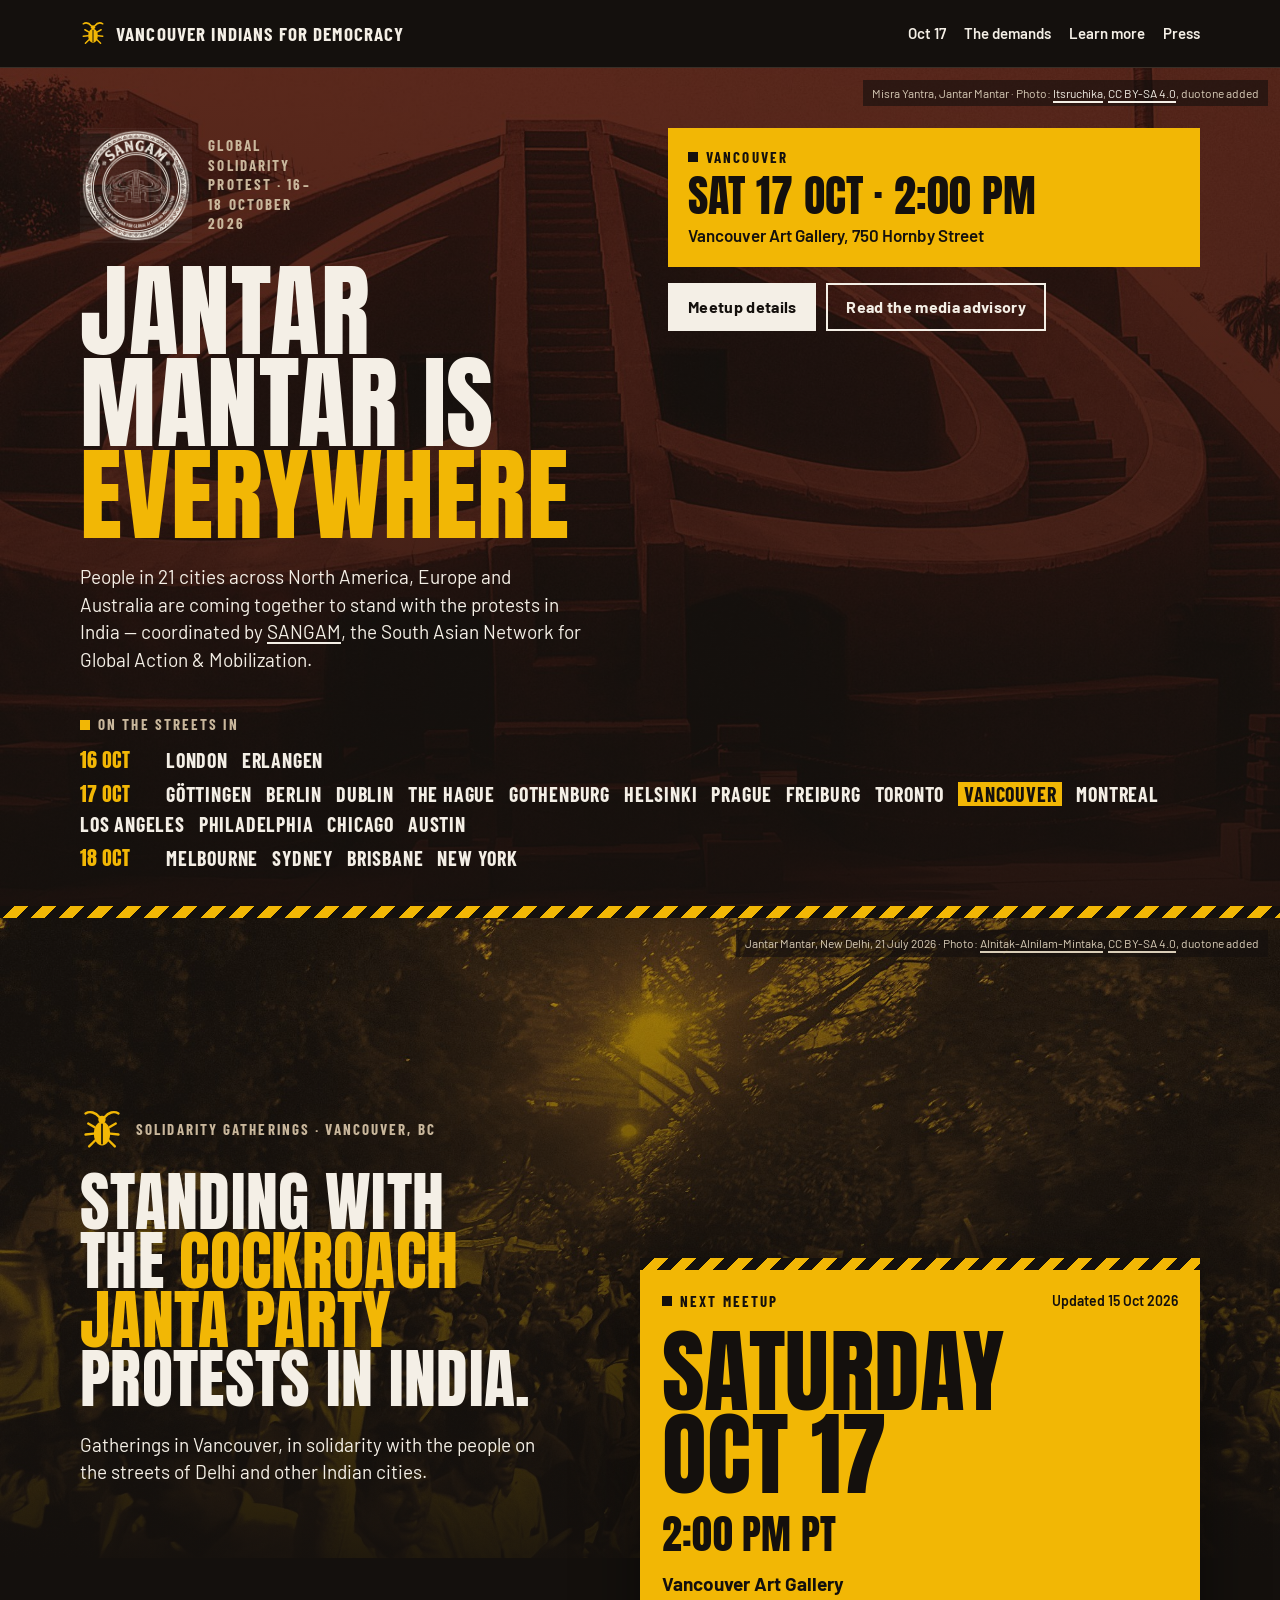
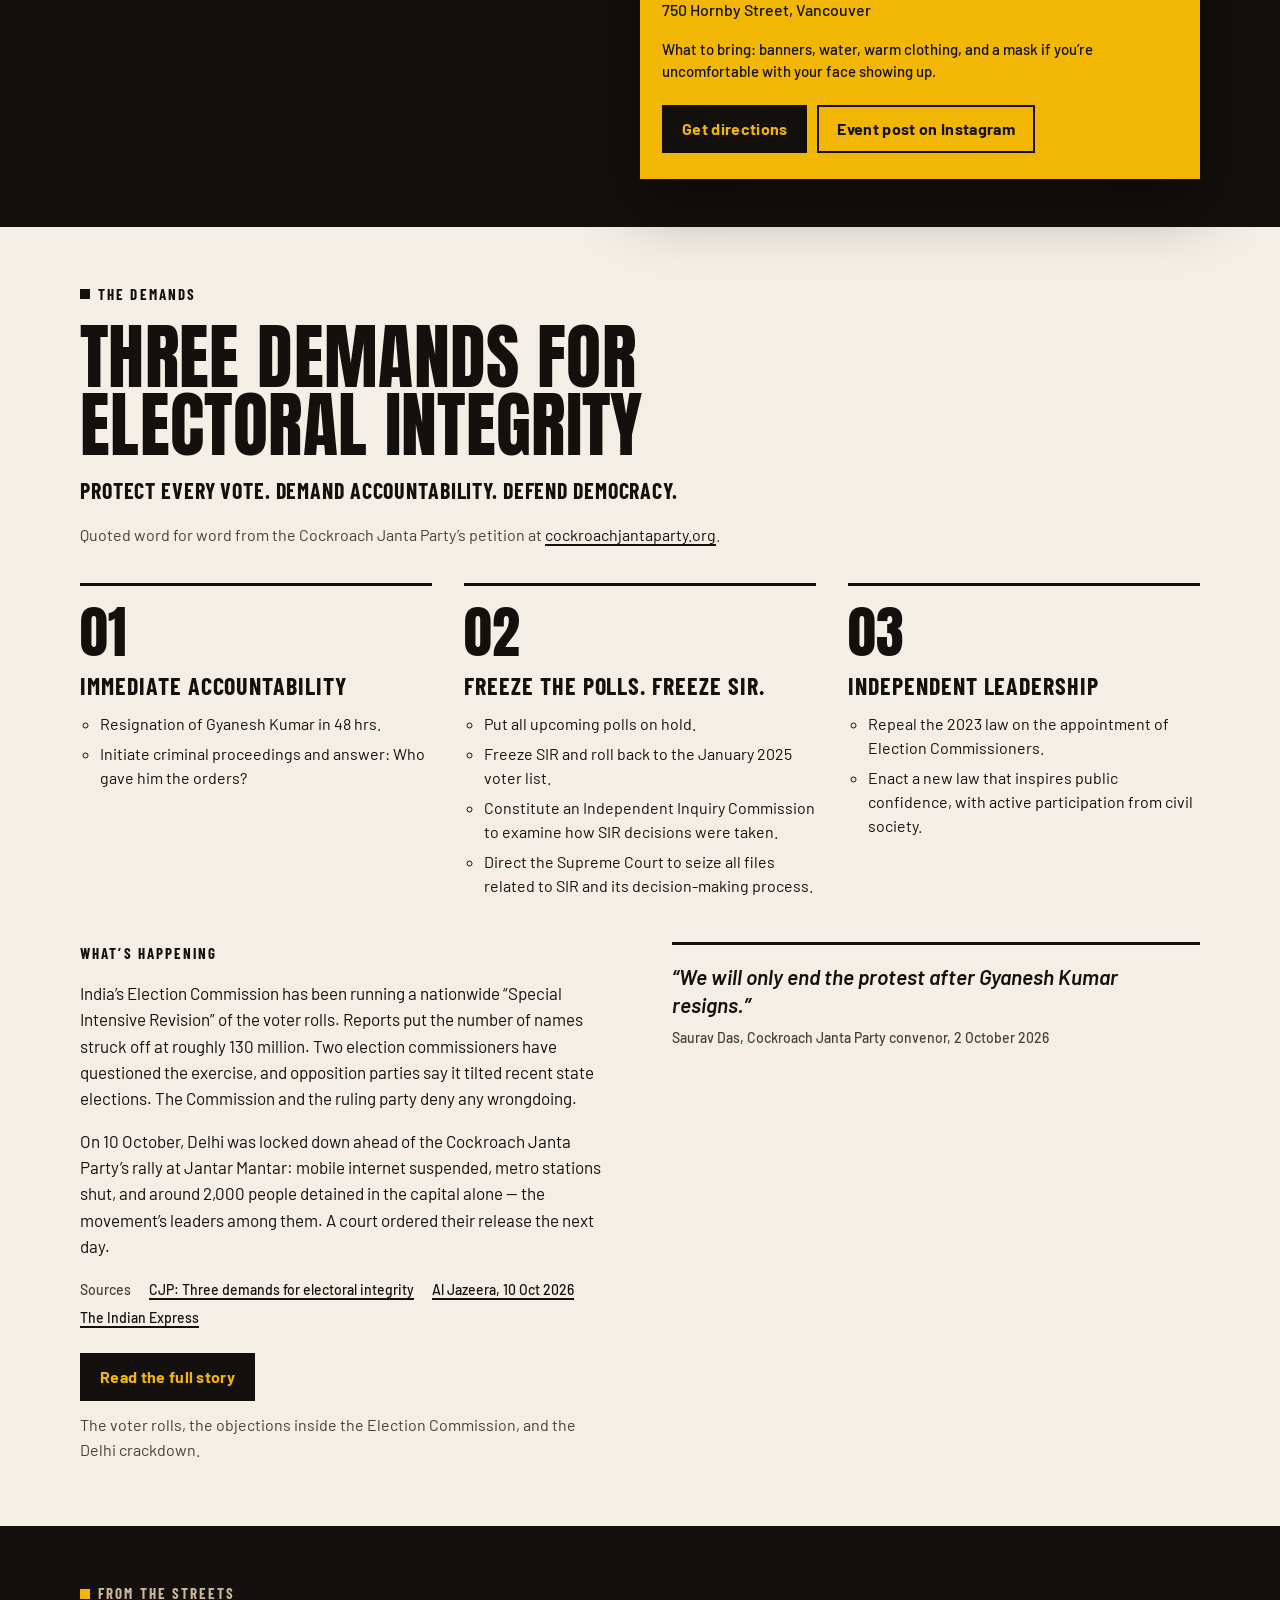
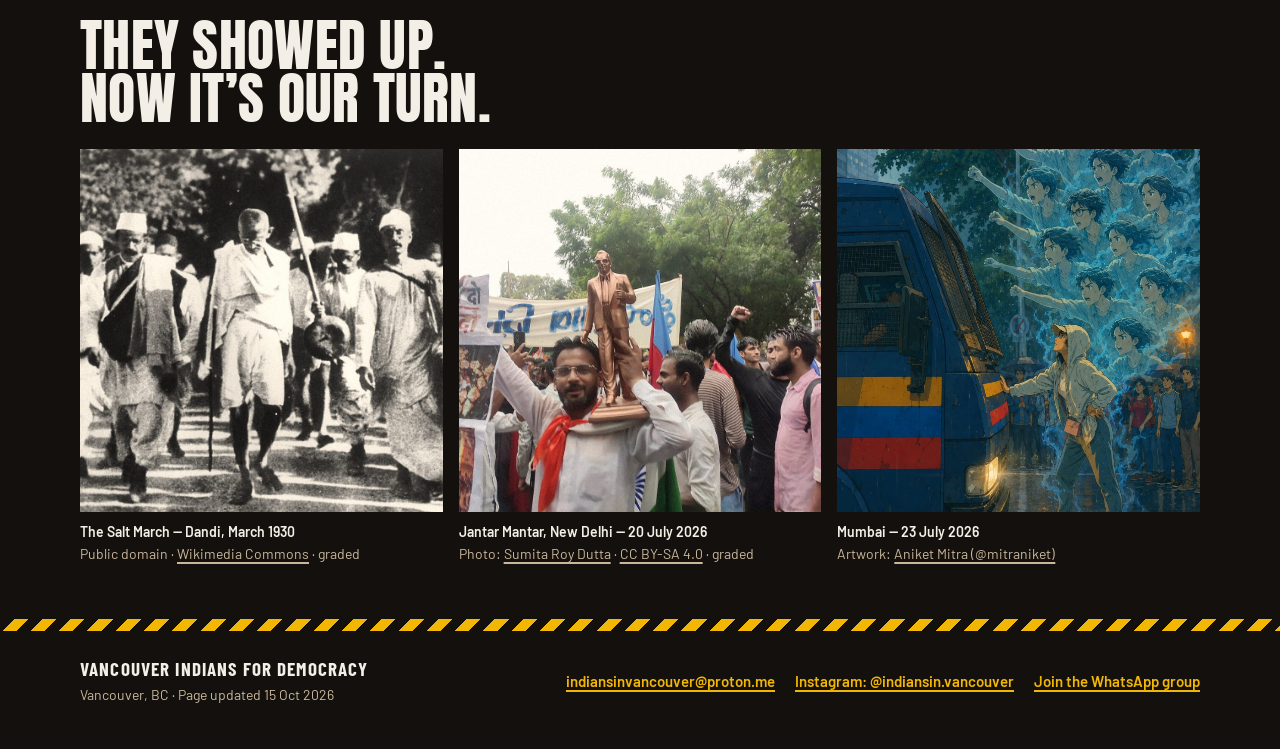
==== index.html @ 08b4c82e "First version of website Upload first version of website." ====
<!doctype html>
<html lang="en">
<head>
<meta charset="utf-8">
<meta name="viewport" content="width=device-width, initial-scale=1">
<title>Jantar Mantar is Everywhere · Vancouver, Sat 17 Oct · Vancouver Indians for Democracy</title>
<meta name="description" content="Jantar Mantar is Everywhere: Vancouver joins 15+ cities on 17–18 October in solidarity with the people rising up in India. Saturday 17 October, 2:00 PM, Vancouver Art Gallery.">
<meta name="theme-color" content="#14100D">
<meta property="og:type" content="website">
<meta property="og:title" content="Jantar Mantar is Everywhere — Vancouver, Sat 17 Oct, 2:00 PM">
<meta property="og:description" content="Vancouver joins 15+ cities across North America, Europe and Australia on 17–18 October in solidarity with the people rising up in India. Vancouver Art Gallery, Saturday 2:00 PM.">
<link rel="icon" href="assets/logo.svg" type="image/svg+xml">
<link rel="preconnect" href="https://fonts.googleapis.com">
<link rel="preconnect" href="https://fonts.gstatic.com" crossorigin>
<link href="https://fonts.googleapis.com/css2?family=Anton&family=Barlow+Condensed:wght@600;700&family=Barlow:ital,wght@0,400;0,500;0,600;0,700;1,600&display=swap" rel="stylesheet">
<link rel="stylesheet" href="styles.css">
</head>
<body>
<a class="skip-link" href="#main">Skip to content</a>

<header class="site-header" id="top">
  <div class="wrap">
    <a class="brand" href="#top">
      <svg viewBox="0 0 48 48" width="26" height="26" aria-hidden="true" fill="none" stroke="currentColor" stroke-width="2.8" stroke-linecap="round" stroke-linejoin="round">
        <path d="M21 11 C 17 6, 11 4, 6 7"/><path d="M27 11 C 31 6, 37 4, 42 7"/>
        <circle cx="24" cy="13.5" r="4" fill="currentColor" stroke="none"/>
        <ellipse cx="24" cy="29" rx="9" ry="13" fill="currentColor" stroke="none"/>
        <path d="M24 19 V 40" stroke="#14100D" stroke-width="1.8"/>
        <path d="M16 22 L 9 18"/><path d="M32 22 L 39 18"/>
        <path d="M15 29 L 6 30"/><path d="M33 29 L 42 30"/>
        <path d="M17 36 L 10 43"/><path d="M31 36 L 38 43"/>
      </svg>
      <span>Vancouver Indians for Democracy</span>
    </a>
    <nav class="site-nav" aria-label="Sections">
      <a href="#everywhere">Oct 17</a>
      <a href="#demand">The demands</a>
      <a href="learn-more.html">Learn more</a>
      <a href="media-advisory.html">Press</a>
    </nav>
  </div>
</header>

<main id="main">

  <!-- JANTAR MANTAR IS EVERYWHERE: the global day of action. Photo and SANGAM stamp live in assets/. -->
  <section class="everywhere" id="everywhere" aria-labelledby="everywhere-heading">
    <img class="everywhere__img" src="assets/everywhere-misra-yantra.jpg" width="1600" height="1600" alt="The Misra Yantra at Jantar Mantar, New Delhi">
    <div class="everywhere__shade" aria-hidden="true"></div>
    <p class="hero__credit">Misra Yantra, Jantar Mantar · Photo: <a href="https://commons.wikimedia.org/wiki/File:The_Jantar_Mantar_in_heart_of_delhi.jpg">Itsruchika</a>, <a href="https://creativecommons.org/licenses/by-sa/4.0/">CC BY-SA 4.0</a>, duotone added</p>
    <div class="wrap everywhere__grid">
      <div class="everywhere__text">
        <div class="lockup">
          <img class="lockup__logo" src="assets/sangam-stamp.png" width="480" height="492" alt="SANGAM — South Asian Network for Global Action and Mobilization">
          <p>Global solidarity protest · 16–18 October 2026</p>
        </div>
        <h1 id="everywhere-heading" class="display">Jantar Mantar is <span>Everywhere</span></h1>
        <p class="everywhere__lede">People in 21 cities across North America, Europe and Australia are coming together to stand with the protests in India — coordinated by <a href="https://www.instagram.com/theofficial.sangam/">SANGAM</a>, the South Asian Network for Global Action &amp; Mobilization.</p>
      </div>
      <div class="everywhere__side">
        <div class="van">
          <p class="label">Vancouver</p>
          <p class="van__when display">Sat 17 Oct · 2:00 PM</p>
          <p class="van__where">Vancouver Art Gallery, 750 Hornby Street</p>
        </div>
        <div class="btn-row">
          <a class="btn btn--solid-paper" href="#meetup">Meetup details</a>
          <a class="btn btn--outline-paper" href="media-advisory.html">Read the media advisory</a>
        </div>
      </div>
    </div>
    <!-- CITIES by date, from the SANGAM poster. -->
    <div class="wrap where">
      <h2 class="label label--accent-dot">On the streets in</h2>
      <div class="where__rows">
        <p><span class="where__date display">16 Oct</span><span>London</span><span>Erlangen</span></p>
        <p><span class="where__date display">17 Oct</span><span>Göttingen</span><span>Berlin</span><span>Dublin</span><span>The Hague</span><span>Gothenburg</span><span>Helsinki</span><span>Prague</span><span>Freiburg</span><span>Toronto</span><span class="is-here">Vancouver</span><span>Montreal</span><span>Los Angeles</span><span>Philadelphia</span><span>Chicago</span><span>Austin</span></p>
        <p><span class="where__date display">18 Oct</span><span>Melbourne</span><span>Sydney</span><span>Brisbane</span><span>New York</span></p>
      </div>
    </div>
    <div class="hazard" aria-hidden="true"></div>
  </section>

  <section class="hero" aria-labelledby="hero-heading">
    <img class="hero__img" src="assets/hero-jantar-mantar.jpg" width="2000" height="1125" alt="Thousands of protesters at Jantar Mantar, New Delhi, on the night of 21 July 2026, an Indian flag raised above the crowd">
    <div class="hero__shade" aria-hidden="true"></div>
    <p class="hero__credit">Jantar Mantar, New Delhi, 21 July 2026 · Photo: <a href="https://commons.wikimedia.org/wiki/File:Jantar_Mantar_Protest.jpg">Alnitak-Alnilam-Mintaka</a>, <a href="https://creativecommons.org/licenses/by-sa/4.0/">CC BY-SA 4.0</a>, duotone added</p>
    <div class="wrap hero__body">
      <div class="hero__inner">
        <div class="hero__kicker">
          <svg viewBox="0 0 48 48" width="44" height="44" aria-hidden="true" fill="none" stroke="currentColor" stroke-width="2.6" stroke-linecap="round" stroke-linejoin="round">
            <path d="M21 11 C 17 6, 11 4, 6 7"/><path d="M27 11 C 31 6, 37 4, 42 7"/>
            <circle cx="24" cy="13.5" r="4" fill="currentColor" stroke="none"/>
            <ellipse cx="24" cy="29" rx="9" ry="13" fill="currentColor" stroke="none"/>
            <path d="M24 19 V 40" stroke="#14100D" stroke-width="1.8"/>
            <path d="M16 22 L 9 18"/><path d="M32 22 L 39 18"/>
            <path d="M15 29 L 6 30"/><path d="M33 29 L 42 30"/>
            <path d="M17 36 L 10 43"/><path d="M31 36 L 38 43"/>
          </svg>
          <p>Solidarity gatherings · Vancouver, BC</p>
        </div>
        <h2 id="hero-heading" class="display hero__heading">Standing with the <span>Cockroach Janta Party</span> protests in India.</h2>
        <p class="hero__lede">Gatherings in Vancouver, in solidarity with the people on the streets of Delhi and other Indian cities.</p>
      </div>
    </div>
  </section>

  <!-- MEETUP: edit the values below for each new event. -->
  <div class="wrap meetup-row">
    <section class="meetup" id="meetup" aria-labelledby="meetup-heading">
      <div class="hazard" aria-hidden="true"></div>
      <div class="meetup__body">
        <div class="meetup__top">
          <h2 id="meetup-heading" class="label">Next meetup</h2>
          <p class="meetup__updated">Updated 15 Oct 2026</p>
        </div>
        <p class="meetup__date display">Saturday<br>Oct 17</p>
        <p class="meetup__time display">2:00 PM PT</p>
        <div class="meetup__place">
          <p class="meetup__venue">Vancouver Art Gallery</p>
          <p class="meetup__address">750 Hornby Street, Vancouver</p>
        </div>
        <p class="meetup__notes">What to bring: banners, water, warm clothing, and a mask if you’re uncomfortable with your face showing up.</p>
        <div class="btn-row">
          <a class="btn btn--solid-ink" href="https://www.google.com/maps/search/?api=1&amp;query=Vancouver+Art+Gallery%2C+750+Hornby+St%2C+Vancouver%2C+BC">Get directions</a>
          <a class="btn btn--outline-ink" href="https://www.instagram.com/p/DehZm-LBBHJ/">Event post on Instagram</a>
        </div>
      </div>
    </section>
  </div>

  <section class="demand" id="demand" aria-labelledby="demand-heading">
    <div class="wrap">
      <div class="demand__intro">
        <p class="label">The demands</p>
        <h2 id="demand-heading" class="display">Three demands for electoral integrity</h2>
        <p class="demand__tagline">Protect Every Vote. Demand Accountability. Defend Democracy.</p>
        <p class="demand__source">Quoted word for word from the Cockroach Janta Party’s petition at <a href="https://www.cockroachjantaparty.org/petitions/demands-for-electoral-integrity">cockroachjantaparty.org</a>.</p>
      </div>

      <ol class="demand-list" role="list">
        <li>
          <p class="demand-list__num display" aria-hidden="true">01</p>
          <h3>Immediate accountability</h3>
          <ul>
            <li>Resignation of Gyanesh Kumar in 48 hrs.</li>
            <li>Initiate criminal proceedings and answer: Who gave him the orders?</li>
          </ul>
        </li>
        <li>
          <p class="demand-list__num display" aria-hidden="true">02</p>
          <h3>Freeze the polls. Freeze SIR.</h3>
          <ul>
            <li>Put all upcoming polls on hold.</li>
            <li>Freeze SIR and roll back to the January 2025 voter list.</li>
            <li>Constitute an Independent Inquiry Commission to examine how SIR decisions were taken.</li>
            <li>Direct the Supreme Court to seize all files related to SIR and its decision-making process.</li>
          </ul>
        </li>
        <li>
          <p class="demand-list__num display" aria-hidden="true">03</p>
          <h3>Independent leadership</h3>
          <ul>
            <li>Repeal the 2023 law on the appointment of Election Commissioners.</li>
            <li>Enact a new law that inspires public confidence, with active participation from civil society.</li>
          </ul>
        </li>
      </ol>

      <div class="context">
        <div class="context__text">
          <h3>What’s happening</h3>
          <p>India’s Election Commission has been running a nationwide “Special Intensive Revision” of the voter rolls. Reports put the number of names struck off at roughly 130 million. Two election commissioners have questioned the exercise, and opposition parties say it tilted recent state elections. The Commission and the ruling party deny any wrongdoing.</p>
          <p>On 10 October, Delhi was locked down ahead of the Cockroach Janta Party’s rally at Jantar Mantar: mobile internet suspended, metro stations shut, and around 2,000 people detained in the capital alone — the movement’s leaders among them. A court ordered their release the next day.</p>
          <p class="sources">
            <span>Sources</span>
            <a href="https://www.cockroachjantaparty.org/petitions/demands-for-electoral-integrity">CJP: Three demands for electoral integrity</a>
            <a href="https://www.aljazeera.com/news/2026/10/10/indias-cockroach-leaders-detained-new-delhi-in-lockdown">Al Jazeera, 10 Oct 2026</a>
            <a href="https://indianexpress.com/article/opinion/columns/right-to-vote-democracy-sir-bihar-bengal-deletions-10892049/">The Indian Express</a>
          </p>
          <div class="read-more">
            <a class="btn btn--solid-ink" href="learn-more.html">Read the full story</a>
            <p>The voter rolls, the objections inside the Election Commission, and the Delhi crackdown.</p>
          </div>
        </div>
        <figure class="quote">
          <blockquote>“We will only end the protest after Gyanesh Kumar resigns.”</blockquote>
          <figcaption>Saurav Das, Cockroach Janta Party convenor, 2 October 2026</figcaption>
        </figure>
      </div>
    </div>
  </section>

  <!-- FROM THE STREETS: three images. Credits are in the captions. -->
  <section class="streets" id="streets" aria-labelledby="streets-heading">
    <div class="wrap streets__inner">
      <div class="streets__head">
        <p class="label label--accent-dot">From the streets</p>
        <h2 id="streets-heading" class="display">They showed up. Now it’s our turn.</h2>
      </div>
      <div class="streets__grid">
        <figure>
          <img src="assets/salt-march-1930.jpg" width="1280" height="860" loading="lazy" alt="Gandhi walking with a staff at the head of marchers during the Salt March, 1930" style="object-position: 50% 45%">
          <figcaption>
            <span class="streets__title">The Salt March — Dandi, March 1930</span>
            <span class="streets__credit">Public domain · <a href="https://commons.wikimedia.org/wiki/File:Marche_sel.jpg">Wikimedia Commons</a> · graded</span>
          </figcaption>
        </figure>
        <figure>
          <img src="assets/jantar-mantar-20-july-2026.jpg" width="1280" height="960" loading="lazy" alt="A bust of Bhagat Singh held above a crowd of student protesters at Jantar Mantar, hunger-strike banners behind them" style="object-position: 50% 40%">
          <figcaption>
            <span class="streets__title">Jantar Mantar, New Delhi — 20 July 2026</span>
            <span class="streets__credit">Photo: <a href="https://commons.wikimedia.org/wiki/File:Students_from_All_Over_India_protesting_against_2026_NEET_UG_paper_leak_place_Jantar_Mantar_on_20_July_2026_ahead_of_Parliament_March_25.jpg">Sumita Roy Dutta</a> · <a href="https://creativecommons.org/licenses/by-sa/4.0/">CC BY-SA 4.0</a> · graded</span>
          </figcaption>
        </figure>
        <figure>
          <img src="assets/mumbai-aniket-mitra.jpg" width="1440" height="1920" loading="lazy" alt="Illustration: a student in a hooded jacket stands in the rain with one hand on the front of a police van, while the figures of earlier protesters rise behind her with raised fists" style="object-position: 50% 62%">
          <figcaption>
            <span class="streets__title">Mumbai — 23 July 2026</span>
            <span class="streets__credit">Artwork: <a href="https://www.instagram.com/p/DbIeZbftX9L/">Aniket Mitra (@mitraniket)</a></span>
          </figcaption>
        </figure>
      </div>
    </div>
  </section>

</main>

<footer class="site-footer">
  <div class="hazard" aria-hidden="true"></div>
  <div class="wrap">
    <div>
      <p class="site-footer__name">Vancouver Indians for Democracy</p>
      <p class="site-footer__meta">Vancouver, BC · Page updated 15 Oct 2026</p>
    </div>
    <nav aria-label="Contact">
      <a href="mailto:indiansinvancouver@proton.me">indiansinvancouver@proton.me</a>
      <a href="https://www.instagram.com/indiansin.vancouver/">Instagram: @indiansin.vancouver</a>
      <a href="https://chat.whatsapp.com/Jw7I8cfswXF1z7F6qlgv0t?mode=gi_t">Join the WhatsApp group</a>
    </nav>
  </div>
</footer>

</body>
</html>
---- styles.css ----
:root {
  --ink: #14100D;
  --paper: #F4EFE6;
  --accent: #F2B705;
  --rule: #3A2F27;
  --muted-dark: #C9B79C;
  --muted-light: #4A3F36;
  --font-display: Anton, Impact, 'Arial Narrow', sans-serif;
  --font-label: 'Barlow Condensed', Barlow, sans-serif;
  --font-body: Barlow, 'Helvetica Neue', Arial, sans-serif;
}

*, *::before, *::after { box-sizing: border-box; }

html { scroll-behavior: smooth; }
@media (prefers-reduced-motion: reduce) { html { scroll-behavior: auto; } }

html, body { margin: 0; background: var(--ink); }

body {
  color: var(--paper);
  font-family: var(--font-body);
  font-size: 17px;
  line-height: 1.5;
  -webkit-font-smoothing: antialiased;
}

a {
  color: var(--accent);
  text-decoration: underline;
  text-underline-offset: 3px;
  text-decoration-thickness: 1.5px;
}
a:hover { text-decoration-thickness: 3px; }
a:focus-visible, button:focus-visible { outline: 3px solid var(--accent); outline-offset: 3px; }

h1, h2, h3, p, ul, ol, figure, blockquote { margin: 0; }

.wrap { max-width: 1160px; margin: 0 auto; width: 100%; padding-left: 20px; padding-right: 20px; }

.skip-link {
  position: absolute; left: 12px; top: -60px; z-index: 10;
  padding: 10px 14px; background: var(--accent); color: var(--ink); font-weight: 700;
}
.skip-link:focus { top: 12px; }

/* Shared type */
.display { font-family: var(--font-display); font-weight: 400; letter-spacing: 0.005em; text-transform: uppercase; }
.label {
  display: flex; align-items: center; gap: 8px;
  font-family: var(--font-label); font-weight: 700; font-size: 15px;
  letter-spacing: 0.14em; text-transform: uppercase;
}
.label::before { content: ""; width: 10px; height: 10px; background: currentColor; display: inline-block; flex: none; }
.label--accent-dot::before { background: var(--accent); }
.hazard { height: 12px; background-image: repeating-linear-gradient(135deg, var(--ink) 0 10px, var(--accent) 10px 20px); }

/* Buttons */
.btn {
  display: inline-flex; align-items: center; justify-content: center;
  min-height: 48px; padding: 0 20px;
  font: inherit; font-weight: 700; font-size: 16px; letter-spacing: 0.02em;
  text-decoration: none; cursor: pointer; border: 0; border-radius: 0;
}
.btn--solid-ink { background: var(--ink); color: var(--accent); }
.btn--outline-ink { padding: 0 18px; border: 2px solid var(--ink); color: var(--ink); background: transparent; }
.btn--solid-accent { background: var(--accent); color: var(--ink); }
.btn--outline-paper { padding: 0 18px; border: 2px solid var(--paper); color: var(--paper); background: transparent; }
.btn-row { display: flex; flex-wrap: wrap; gap: 10px; }

/* Header */
.site-header { border-bottom: 1px solid var(--rule); }
.site-header .wrap {
  padding-top: 10px; padding-bottom: 10px;
  display: flex; justify-content: space-between; align-items: center; flex-wrap: wrap; gap: 0 20px;
}
.brand { display: flex; align-items: center; gap: 10px; text-decoration: none; color: var(--paper); padding: 9px 0; }
.brand svg { color: var(--accent); flex: none; }
.brand span {
  font-family: var(--font-label); font-weight: 700; font-size: 19px;
  letter-spacing: 0.06em; text-transform: uppercase; line-height: 1;
}
.site-nav { display: flex; gap: 0 18px; font-weight: 600; font-size: 15px; }
.site-nav a { color: var(--paper); text-decoration: none; padding: 12px 0; display: inline-block; }
.site-nav a:hover, .site-nav a[aria-current="page"] { text-decoration: underline; }

.visually-hidden {
  position: absolute; width: 1px; height: 1px; margin: -1px; padding: 0;
  overflow: hidden; clip: rect(0 0 0 0); white-space: nowrap; border: 0;
}

/* Hero */
.hero {
  position: relative;
  min-height: clamp(520px, calc(60vw + 200px), 640px);
  display: flex; flex-direction: column; justify-content: flex-end; overflow: hidden;
}
.hero__img { position: absolute; inset: 0; width: 100%; height: 100%; object-fit: cover; object-position: 50% 62%; }
.hero__shade {
  position: absolute; inset: 0;
  background-image: linear-gradient(180deg, rgba(20,16,13,0.28) 0%, rgba(20,16,13,0.6) 45%, rgba(20,16,13,0.94) 100%);
}
.hero__credit {
  position: absolute; top: 12px; right: 12px; max-width: calc(100% - 24px);
  padding: 5px 9px; background: rgba(20,16,13,0.62);
  font-size: 12px; line-height: 1.4; text-align: right; color: #D9CDB8;
}
.hero__credit a { color: #D9CDB8; }
.hero__body { position: relative; padding-top: 36px; padding-bottom: 72px; }
.hero__inner { max-width: 520px; display: flex; flex-direction: column; gap: 22px; }
.hero__kicker { display: flex; align-items: center; gap: 12px; }
.hero__kicker svg { color: var(--accent); flex: none; }
.hero__kicker p {
  font-family: var(--font-label); font-weight: 700; font-size: 15px;
  letter-spacing: 0.14em; text-transform: uppercase; color: var(--muted-dark);
}
.hero .hero__heading { font-size: clamp(46px, 5vw, 64px); line-height: 0.92; text-wrap: balance; color: var(--paper); }
.hero .hero__heading span { color: var(--accent); }
.hero__lede { font-size: 19px; line-height: 1.45; max-width: 44ch; }

/* Meetup card */
.meetup-row { padding-bottom: 48px; display: flex; justify-content: flex-end; }
.meetup {
  position: relative; width: min(100%, 560px);
  margin-top: clamp(-300px, calc((1100px - 100vw) * 10 - 44px), -44px);
  background: var(--accent); color: var(--ink);
  display: flex; flex-direction: column;
  box-shadow: 0 24px 60px rgba(0, 0, 0, 0.45);
}
.meetup__body { padding: 20px 22px 26px; display: flex; flex-direction: column; gap: 18px; }
.meetup__top { display: flex; justify-content: space-between; align-items: baseline; flex-wrap: wrap; gap: 6px 16px; }
.meetup__updated { font-size: 14px; font-weight: 600; }
.meetup__event {
  font-family: var(--font-label); font-weight: 700; font-size: clamp(22px, 2.4vw, 28px);
  letter-spacing: 0.03em; text-transform: uppercase; line-height: 1.1;
}
.meetup__date { font-size: clamp(56px, 14vw, 92px); line-height: 0.9; }
.meetup__time { font-size: clamp(28px, 7vw, 40px); line-height: 1; }
.meetup__place { display: flex; flex-direction: column; gap: 2px; }
.meetup__venue { font-size: 19px; font-weight: 700; line-height: 1.3; }
.meetup__address { font-size: 16px; font-weight: 500; line-height: 1.4; }
.meetup__notes { font-size: 15px; line-height: 1.45; font-weight: 500; }
.meetup__global { font-size: 15px; line-height: 1.45; font-weight: 500; padding-top: 6px; border-top: 1px solid rgba(20,16,13,0.3); }
.meetup__global a { color: var(--ink); }
.meetup .btn-row { padding-top: 4px; }

/* Jantar Mantar is Everywhere: the global day of action, first block on the home page */
.everywhere { position: relative; overflow: hidden; background: var(--ink); color: var(--paper); }
.everywhere a { color: var(--paper); }
.everywhere__img { position: absolute; inset: 0; width: 100%; height: 100%; object-fit: cover; object-position: 50% 58%; }
.everywhere__shade {
  position: absolute; inset: 0;
  background-image: linear-gradient(180deg, rgba(20,16,13,0.62) 0%, rgba(20,16,13,0.72) 55%, rgba(20,16,13,0.9) 100%);
}
.everywhere__grid {
  position: relative; padding-top: 60px; padding-bottom: 8px;
  display: grid; grid-template-columns: repeat(auto-fit, minmax(min(460px, 100%), 1fr)); gap: 28px 56px; align-items: start;
}
.everywhere__text { display: flex; flex-direction: column; gap: 22px; }
.lockup { display: flex; align-items: center; gap: 16px; flex-wrap: wrap; }
.lockup__logo { height: clamp(88px, 9vw, 120px); width: auto; display: block; }
.lockup p {
  font-family: var(--font-label); font-weight: 700; font-size: 15px;
  letter-spacing: 0.14em; text-transform: uppercase; color: var(--muted-dark); max-width: 16ch; line-height: 1.3;
}
.everywhere h1 { font-size: clamp(58px, 8vw, 112px); line-height: 0.9; text-wrap: balance; }
.everywhere h1 span { color: var(--accent); }
.everywhere__lede { font-size: 19px; line-height: 1.45; max-width: 46ch; }
.everywhere__side { display: flex; flex-direction: column; gap: 16px; }
.van { display: flex; flex-direction: column; gap: 6px; padding: 18px 20px 20px; background: var(--accent); color: var(--ink); }
.van__when { font-size: clamp(30px, 3.4vw, 44px); line-height: 1; }
.van__where { font-size: 17px; font-weight: 600; line-height: 1.4; }
.btn--solid-paper { background: var(--paper); color: var(--ink); }
.everywhere .btn--solid-paper { color: var(--ink); }
.where { position: relative; padding-top: 32px; padding-bottom: 36px; display: flex; flex-direction: column; gap: 12px; }
.where .label { color: var(--muted-dark); }
.where__rows {
  display: flex; flex-direction: column; gap: 10px;
  font-family: var(--font-label); font-weight: 700; font-size: 20px;
  letter-spacing: 0.04em; text-transform: uppercase; line-height: 1.2;
}
.where__rows p { display: flex; flex-wrap: wrap; align-items: baseline; gap: 6px 14px; }
.where__date { color: var(--accent); min-width: 72px; }
.where__rows .is-here { background: var(--accent); color: var(--ink); padding: 0 6px; }
.everywhere .hazard { position: relative; }

/* Demands */
.demand { background: var(--paper); color: var(--ink); }
.demand a { color: var(--ink); }
.demand .wrap { padding-top: 56px; padding-bottom: 64px; display: flex; flex-direction: column; gap: 36px; }
.demand__intro { display: flex; flex-direction: column; gap: 18px; max-width: 760px; }
.demand h2 { font-size: clamp(42px, 5.8vw, 72px); line-height: 0.94; text-wrap: balance; }
.demand__tagline {
  font-family: var(--font-label); font-weight: 700; font-size: clamp(18px, 2vw, 22px);
  letter-spacing: 0.04em; text-transform: uppercase; line-height: 1.3;
}
.demand__source { font-size: 16px; color: var(--muted-light); }

.demand-list {
  list-style: none; padding: 0;
  display: grid; grid-template-columns: repeat(auto-fit, minmax(min(300px, 100%), 1fr)); gap: 28px 32px;
}
.demand-list > li { display: flex; flex-direction: column; gap: 12px; padding-top: 18px; border-top: 3px solid var(--ink); }
.demand-list__num { font-size: 56px; line-height: 1; }
.demand-list h3 {
  font-family: var(--font-label); font-weight: 700; font-size: 24px;
  letter-spacing: 0.04em; text-transform: uppercase; line-height: 1.15;
}
.demand-list ul { padding-left: 20px; display: flex; flex-direction: column; gap: 6px; font-size: 16px; }

.context {
  display: grid; grid-template-columns: repeat(auto-fit, minmax(min(480px, 100%), 1fr));
  gap: 32px 64px; align-items: start; padding-top: 8px;
}
.context__text { display: flex; flex-direction: column; gap: 16px; }
.context__text h3 {
  font-family: var(--font-label); font-weight: 700; font-size: 15px;
  letter-spacing: 0.14em; text-transform: uppercase;
}
.context__text p { line-height: 1.55; }
.sources { display: flex; flex-wrap: wrap; gap: 6px 18px; font-size: 14px; font-weight: 500; padding-top: 4px; }
.sources span { color: var(--muted-light); }
.quote { padding-top: 18px; border-top: 3px solid var(--ink); display: flex; flex-direction: column; gap: 8px; }
.quote blockquote { font-size: 21px; line-height: 1.35; font-weight: 600; font-style: italic; }
.quote figcaption { font-size: 14px; font-weight: 500; color: var(--muted-light); }

/* From the streets: image grid */
.streets__inner { padding-top: 56px; padding-bottom: 56px; display: flex; flex-direction: column; gap: 24px; }
.streets__head { display: flex; flex-direction: column; gap: 14px; max-width: 720px; }
.streets__head .label { color: var(--muted-dark); }
.streets h2 { font-size: clamp(34px, 4.6vw, 56px); line-height: 0.95; text-wrap: balance; }
.streets__grid { display: grid; grid-template-columns: repeat(auto-fit, minmax(min(300px, 100%), 1fr)); gap: 24px 16px; }
.streets figure { display: flex; flex-direction: column; gap: 10px; }
.streets img { aspect-ratio: 1 / 1; width: 100%; height: auto; object-fit: cover; display: block; background: #241C17; }
.streets figcaption { display: flex; flex-direction: column; gap: 2px; font-size: 14px; line-height: 1.4; }
.streets__title { font-weight: 600; color: var(--paper); }
.streets__credit { color: var(--muted-dark); }
.streets__credit a { color: var(--muted-dark); }

/* Link from the home page to the article */
.read-more { display: flex; flex-wrap: wrap; align-items: center; gap: 12px 20px; padding-top: 8px; }
.read-more p { font-size: 16px; color: var(--muted-light); }
.demand .read-more .btn { color: var(--accent); }

/* Article page */
.article-hero { border-bottom: 1px solid var(--rule); }
.article-hero__inner { padding-top: 56px; padding-bottom: 56px; display: flex; flex-direction: column; gap: 24px; }
.article-hero .label { color: var(--muted-dark); }
.article-hero h1 { font-size: clamp(44px, 7vw, 88px); line-height: 0.92; text-wrap: balance; max-width: 16ch; }
.article-hero h1 span { color: var(--accent); text-decoration: underline; text-decoration-thickness: 0.06em; text-underline-offset: 0.08em; }
.article-hero__lede { font-size: clamp(19px, 2.2vw, 23px); line-height: 1.45; max-width: 52ch; }
.article-hero__lede strong { color: var(--accent); font-weight: 700; }

.toc { margin-top: 12px; padding-top: 20px; border-top: 1px solid var(--rule); max-width: 760px; }
.toc__title {
  font-family: var(--font-label); font-weight: 700; font-size: 14px;
  letter-spacing: 0.14em; text-transform: uppercase; color: var(--muted-dark); margin-bottom: 8px;
}
.toc ol { list-style: none; padding: 0; display: grid; grid-template-columns: repeat(auto-fit, minmax(min(320px, 100%), 1fr)); gap: 0 32px; }
.toc a {
  display: flex; gap: 12px; align-items: baseline; padding: 9px 0;
  color: var(--paper); text-decoration: none; font-weight: 600; font-size: 16px;
  border-bottom: 1px solid var(--rule);
}
.toc a:hover { color: var(--accent); }
.toc a span { font-family: var(--font-display); color: var(--accent); font-size: 18px; min-width: 2ch; }

.article { background: var(--paper); color: var(--ink); }
.article a { color: var(--ink); }
.article__body { padding-top: 64px; padding-bottom: 72px; display: flex; flex-direction: column; gap: 64px; }

.article-section {
  display: grid; grid-template-columns: 120px minmax(0, 68ch); gap: 0 32px;
  scroll-margin-top: 24px;
}
.article-section > * { grid-column: 2; }
.article-section .article-section__num { grid-column: 1; grid-row: 1 / span 2; font-size: 72px; line-height: 0.9; }
.article-section h3 {
  font-family: var(--font-label); font-weight: 700; font-size: clamp(26px, 3vw, 34px);
  letter-spacing: 0.02em; text-transform: uppercase; line-height: 1.1; margin-bottom: 18px;
  padding-top: 14px; border-top: 3px solid var(--ink);
}
.article-section p, .article-section li { font-size: 18px; line-height: 1.65; }
.article-section p + p { margin-top: 16px; }
.article-section strong { font-weight: 700; }

.article-stat { font-size: 20px; }
.article-stat .display { display: block; font-size: clamp(56px, 9vw, 96px); line-height: 0.95; margin-bottom: 6px; }

.article-emphasis { font-weight: 700; }
.article-section .article-question {
  margin-top: 24px; padding: 20px 22px;
  background: var(--ink); color: var(--paper);
  font-size: 20px; line-height: 1.45; font-weight: 700;
}

.article-demands { list-style: none; padding: 0; counter-reset: demand; display: flex; flex-direction: column; }
.article-demands li {
  counter-increment: demand; position: relative;
  padding: 16px 0 16px 48px; border-top: 1px solid rgba(20,16,13,0.25);
}
.article-demands li:last-child { border-bottom: 1px solid rgba(20,16,13,0.25); }
.article-demands li::before {
  content: counter(demand); position: absolute; left: 0; top: 14px;
  width: 32px; height: 32px; display: flex; align-items: center; justify-content: center;
  background: var(--ink); color: var(--accent); font-family: var(--font-display); font-size: 18px;
}
.article-demands strong { text-transform: uppercase; letter-spacing: 0.02em; }

.part-heading { display: flex; flex-direction: column; gap: 14px; max-width: 900px; }
.part-heading h2 { font-size: clamp(38px, 5.4vw, 68px); line-height: 0.94; text-wrap: balance; }

.statement { background: var(--ink); border-top: 12px solid transparent; border-image: repeating-linear-gradient(135deg, var(--ink) 0 10px, var(--accent) 10px 20px) 12; }
.statement p {
  padding-top: 64px; padding-bottom: 64px;
  font-size: clamp(34px, 5vw, 64px); line-height: 1; text-wrap: balance; max-width: 1160px;
}
.statement span { color: var(--accent); }

.article-cta { padding-top: 56px; padding-bottom: 64px; display: flex; flex-direction: column; gap: 20px; }
.article-cta h2 { font-size: clamp(32px, 4.4vw, 52px); line-height: 0.95; }

@media (max-width: 720px) {
  .article-section { grid-template-columns: minmax(0, 1fr); }
  .article-section > * { grid-column: 1; }
  .article-section .article-section__num { grid-column: 1; grid-row: auto; font-size: 56px; margin-bottom: 8px; }
  .article__body { gap: 48px; }
}

/* Media advisory page */
.advisory { background: var(--paper); color: var(--ink); }
.advisory a { color: var(--ink); }
.advisory__body { padding-top: 56px; padding-bottom: 72px; display: flex; flex-direction: column; gap: 48px; }
.advisory__head { display: flex; flex-direction: column; gap: 16px; max-width: 900px; }
.advisory__head h1 {
  font-family: var(--font-label); font-weight: 700; font-size: clamp(26px, 3.4vw, 40px);
  letter-spacing: 0.02em; text-transform: uppercase; line-height: 1.1;
}
.facts { display: grid; grid-template-columns: repeat(auto-fit, minmax(min(260px, 100%), 1fr)); gap: 0; border-top: 3px solid var(--ink); border-bottom: 3px solid var(--ink); }
.facts > div { padding: 18px 20px 20px 0; display: flex; flex-direction: column; gap: 8px; }
.facts > div + div { border-left: 1px solid rgba(20,16,13,0.25); padding-left: 20px; }
.facts dt { font-family: var(--font-label); font-weight: 700; font-size: 14px; letter-spacing: 0.14em; text-transform: uppercase; color: var(--muted-light); }
.facts dd { margin: 0; font-size: 18px; line-height: 1.45; font-weight: 600; }
.advisory__text { max-width: 72ch; display: flex; flex-direction: column; gap: 18px; }
.advisory__text p { font-size: 18px; line-height: 1.65; }
.advisory a.fn { text-decoration: none; font-weight: 700; }
.advisory__sub {
  font-family: var(--font-label); font-weight: 700; font-size: 15px;
  letter-spacing: 0.14em; text-transform: uppercase; padding-top: 18px; border-top: 3px solid var(--ink);
}
.cities { display: grid; grid-template-columns: repeat(auto-fit, minmax(min(280px, 100%), 1fr)); gap: 32px; }
.cities h3 { font-family: var(--font-label); font-weight: 700; font-size: 22px; letter-spacing: 0.03em; text-transform: uppercase; margin-bottom: 10px; }
.cities ul { list-style: none; padding: 0; }
.cities li { display: flex; justify-content: space-between; gap: 12px; padding: 9px 0; border-bottom: 1px solid rgba(20,16,13,0.25); font-size: 17px; }
.cities li.is-here { font-weight: 700; background: var(--accent); padding-left: 8px; padding-right: 8px; }
.cities li a { font-size: 15px; font-weight: 600; white-space: nowrap; }
.cities li span { color: var(--muted-light); font-size: 15px; }
.advisory__notes { max-width: 72ch; display: flex; flex-direction: column; gap: 12px; font-size: 15px; line-height: 1.55; color: var(--muted-light); }
.advisory__notes a { overflow-wrap: anywhere; }
.advisory__contact { display: flex; flex-direction: column; gap: 10px; max-width: 72ch; }
.advisory__contact p { font-size: 17px; line-height: 1.5; }
@media (max-width: 720px) {
  .facts > div + div { border-left: 0; padding-left: 0; border-top: 1px solid rgba(20,16,13,0.25); }
}

/* Footer */
.site-footer .wrap {
  padding-top: 28px; padding-bottom: 44px;
  display: flex; justify-content: space-between; align-items: flex-start; flex-wrap: wrap; gap: 20px 40px;
}
.site-footer__name {
  font-family: var(--font-label); font-weight: 700; font-size: 19px;
  letter-spacing: 0.06em; text-transform: uppercase; line-height: 1;
}
.site-footer__meta { margin-top: 6px; font-size: 14px; color: var(--muted-dark); }
.site-footer nav { display: flex; flex-wrap: wrap; gap: 0 20px; font-size: 15px; font-weight: 600; }
.site-footer nav a { padding: 11px 0; display: inline-block; }
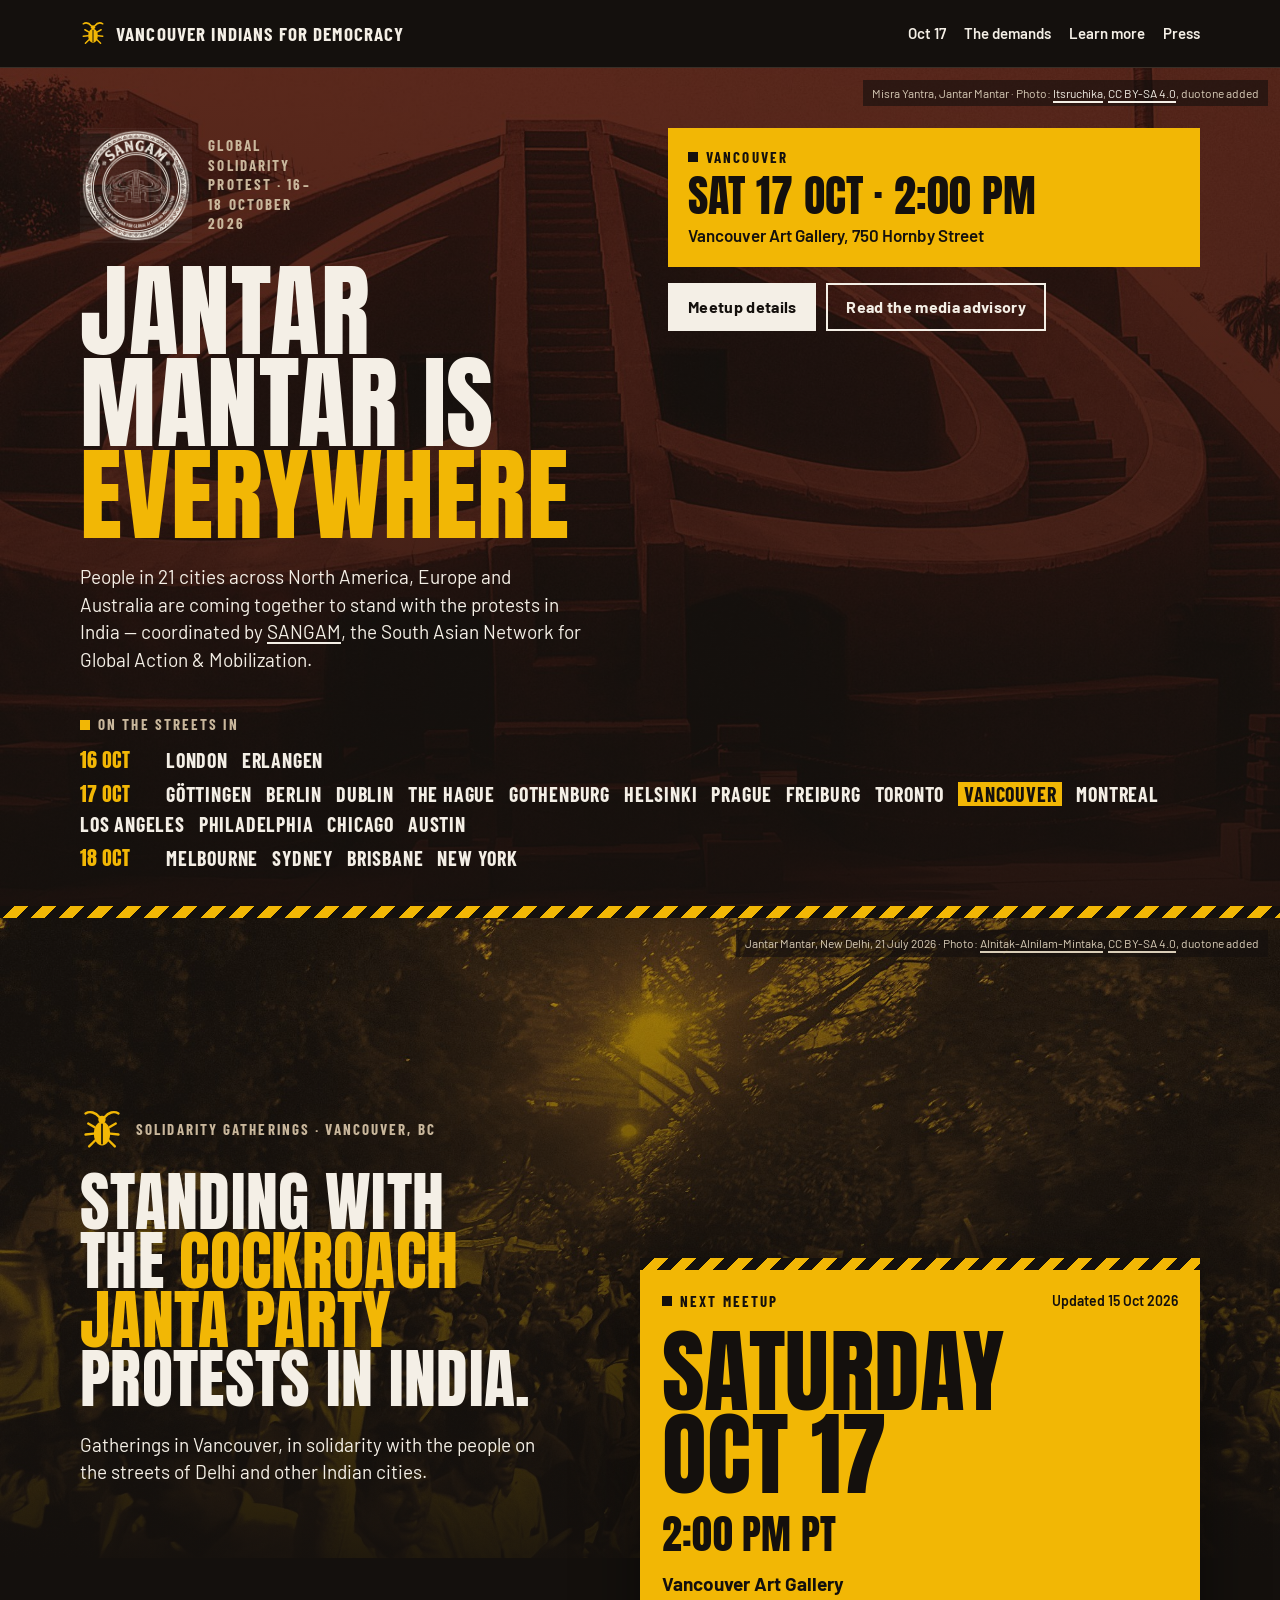
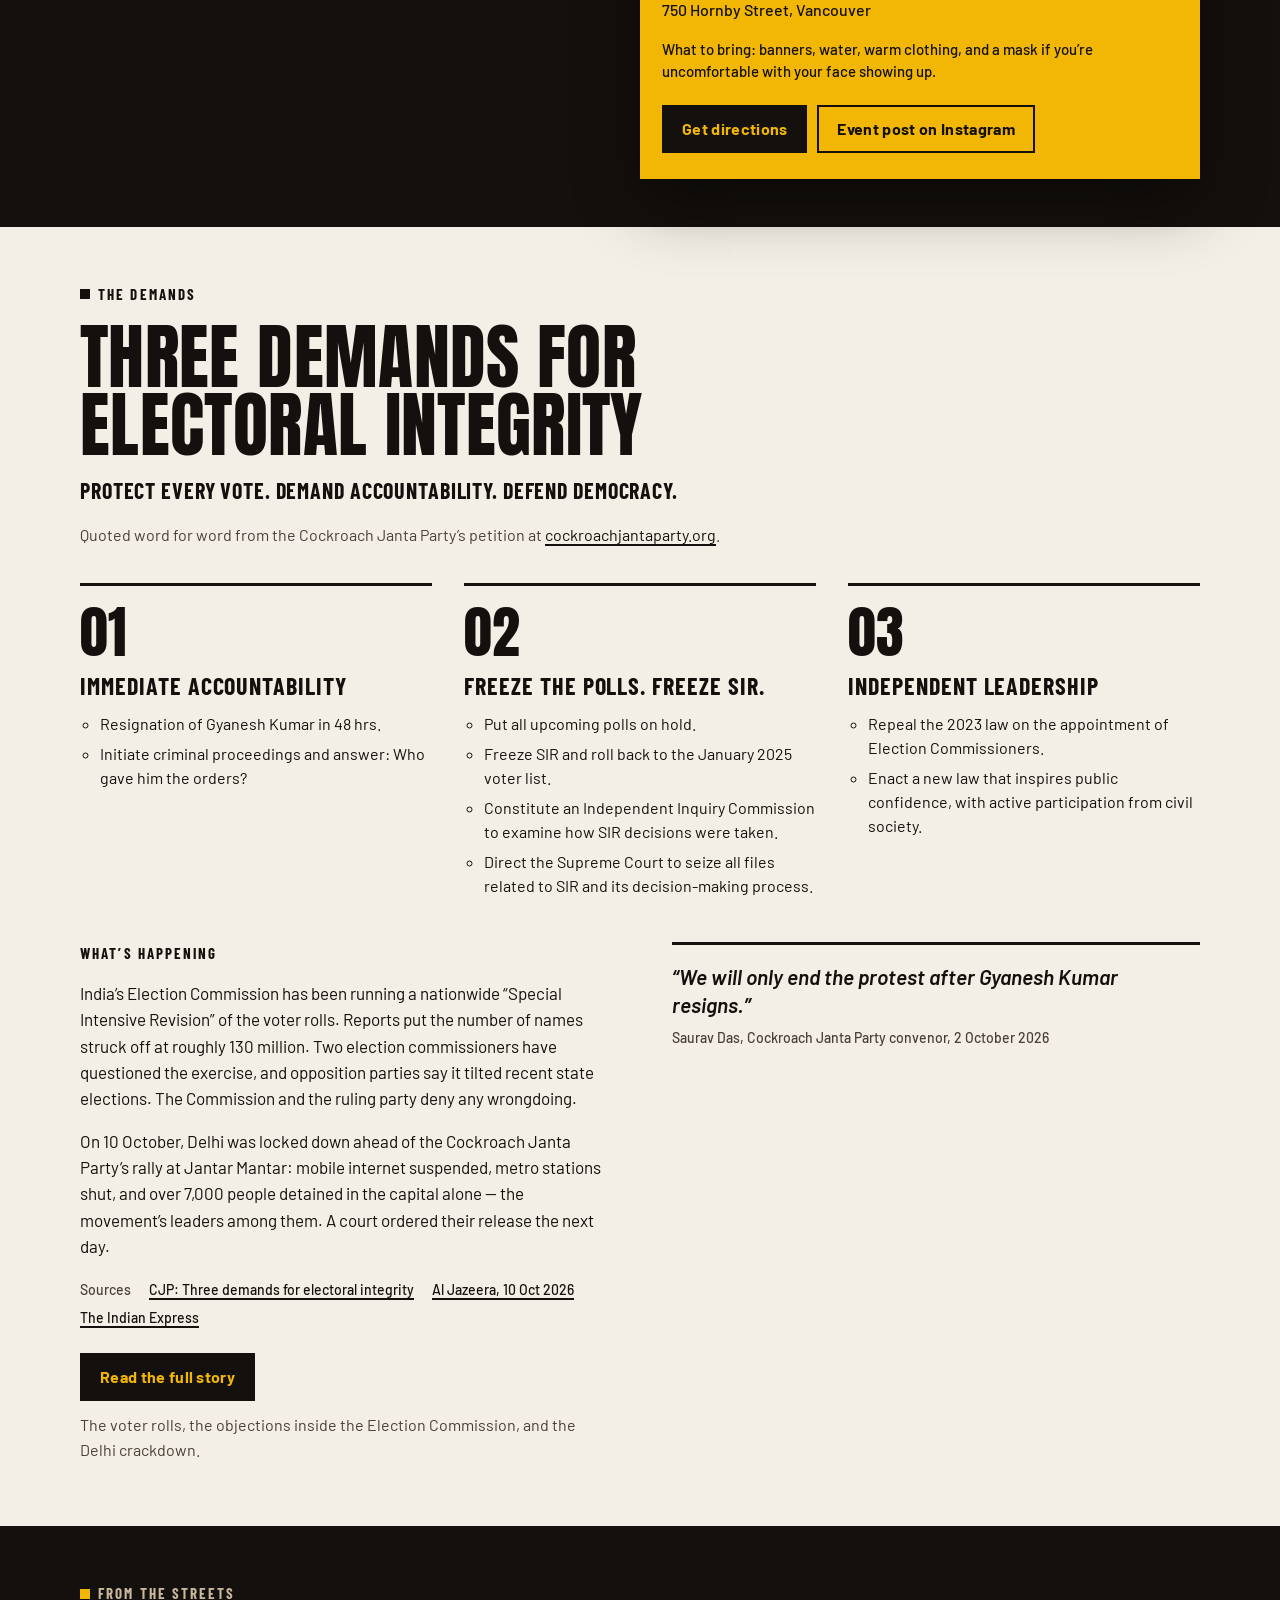
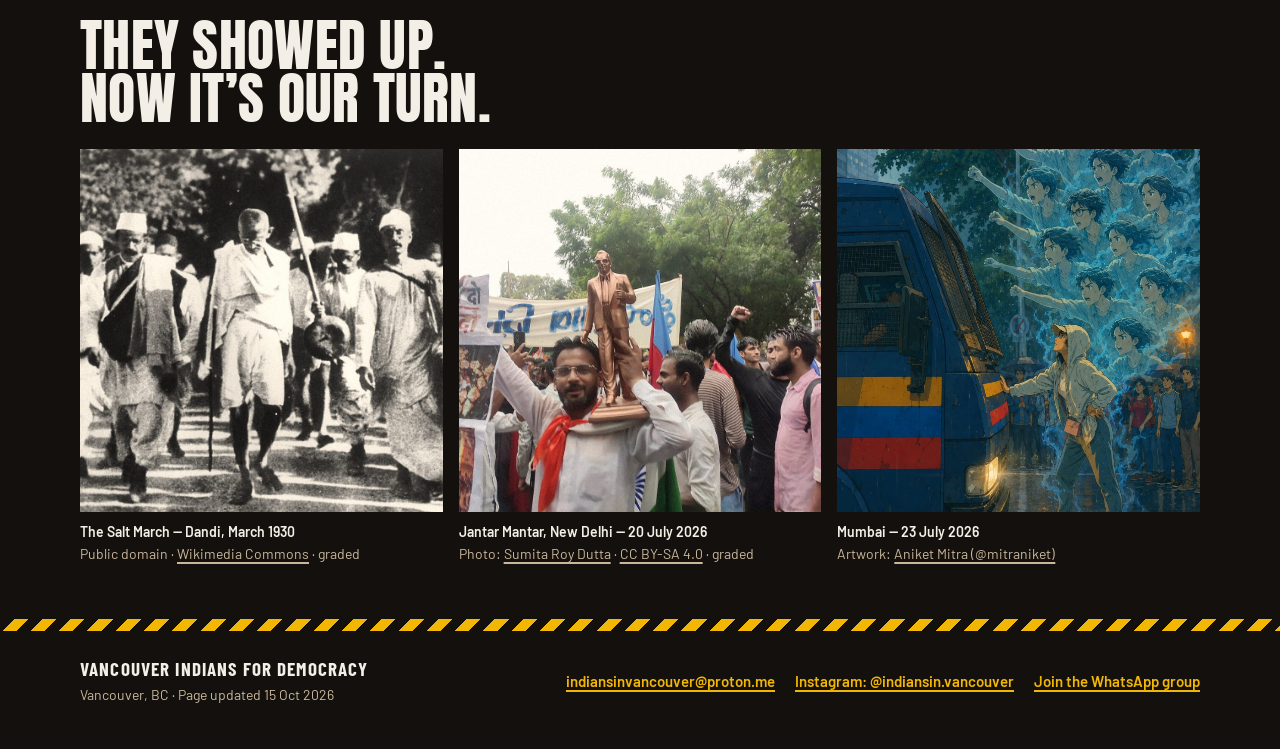
==== commit 84f32381: "Fix number of detentions" ====
--- a/index.html
+++ b/index.html
@@ -171,7 +171,7 @@
         <div class="context__text">
           <h3>What’s happening</h3>
           <p>India’s Election Commission has been running a nationwide “Special Intensive Revision” of the voter rolls. Reports put the number of names struck off at roughly 130 million. Two election commissioners have questioned the exercise, and opposition parties say it tilted recent state elections. The Commission and the ruling party deny any wrongdoing.</p>
-          <p>On 10 October, Delhi was locked down ahead of the Cockroach Janta Party’s rally at Jantar Mantar: mobile internet suspended, metro stations shut, and around 2,000 people detained in the capital alone — the movement’s leaders among them. A court ordered their release the next day.</p>
+          <p>On 10 October, Delhi was locked down ahead of the Cockroach Janta Party’s rally at Jantar Mantar: mobile internet suspended, metro stations shut, and over 7,000 people detained in the capital alone — the movement’s leaders among them. A court ordered their release the next day.</p>
           <p class="sources">
             <span>Sources</span>
             <a href="https://www.cockroachjantaparty.org/petitions/demands-for-electoral-integrity">CJP: Three demands for electoral integrity</a>
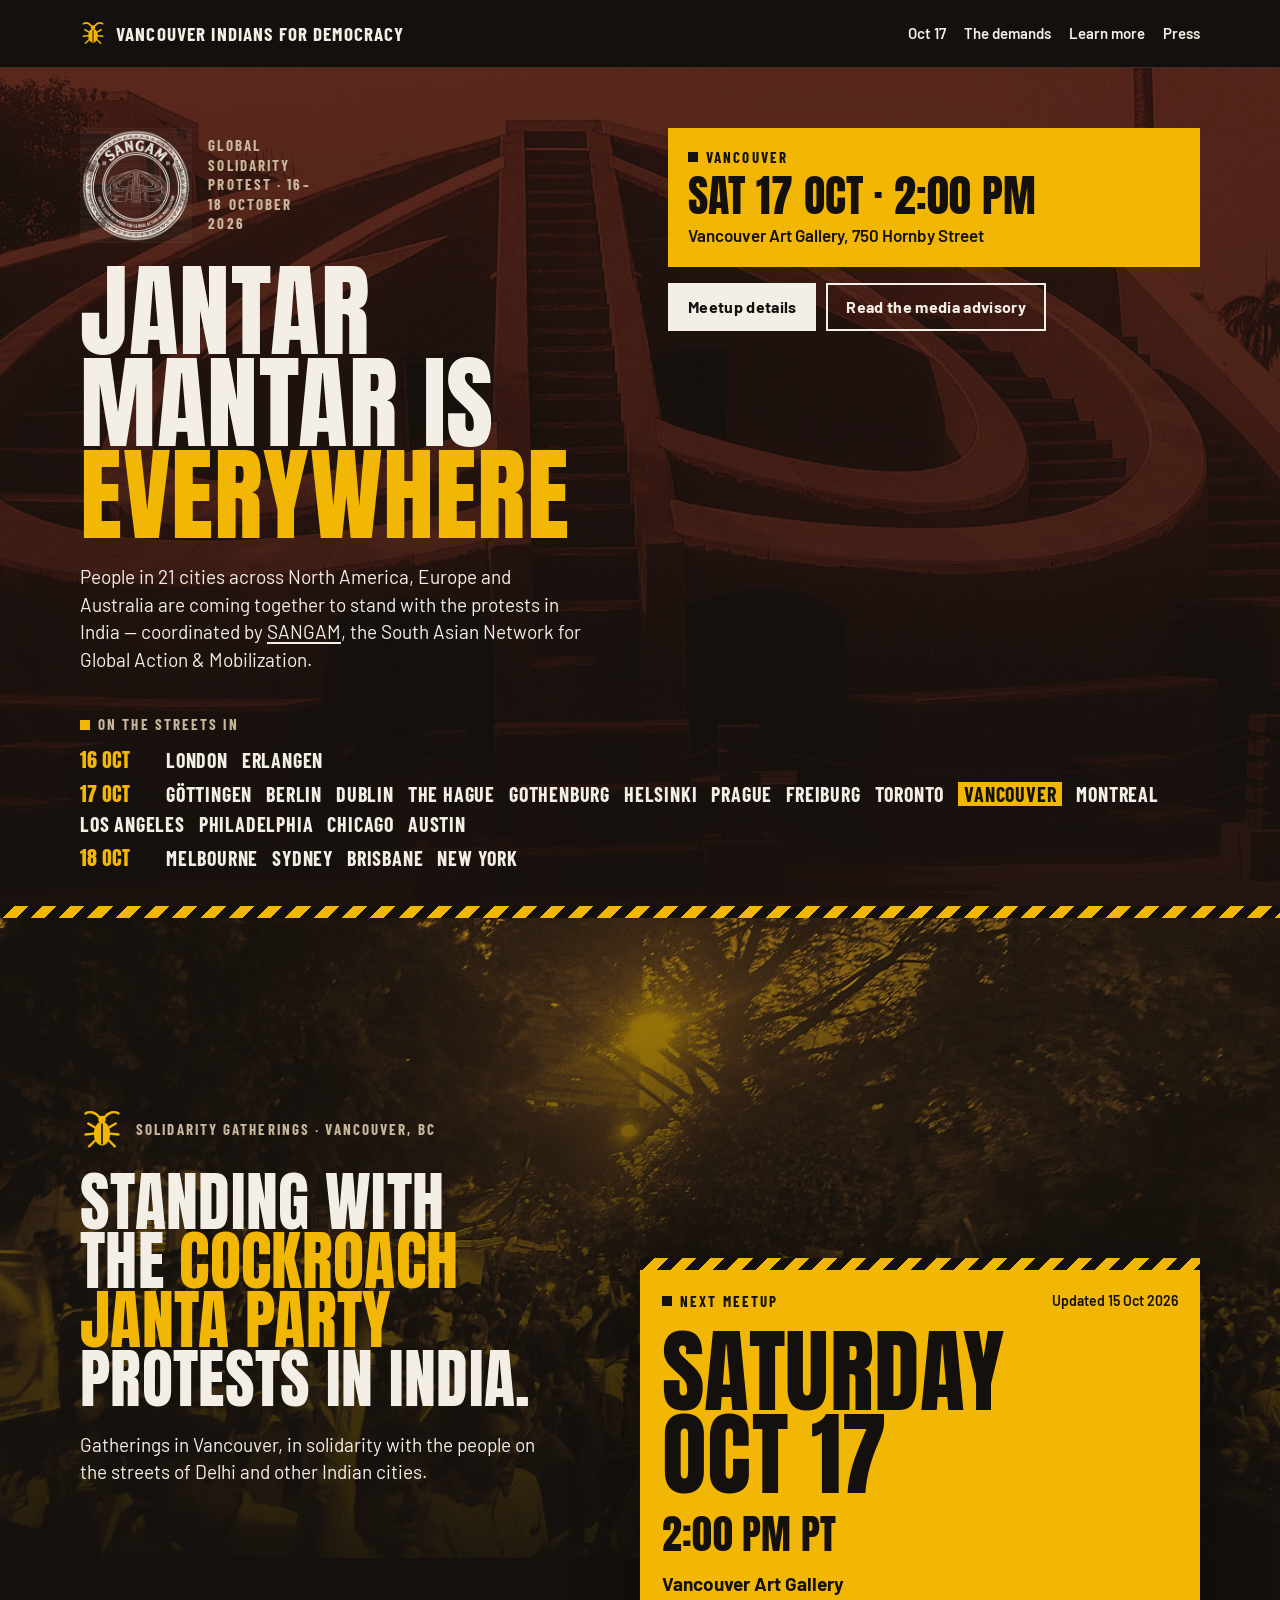
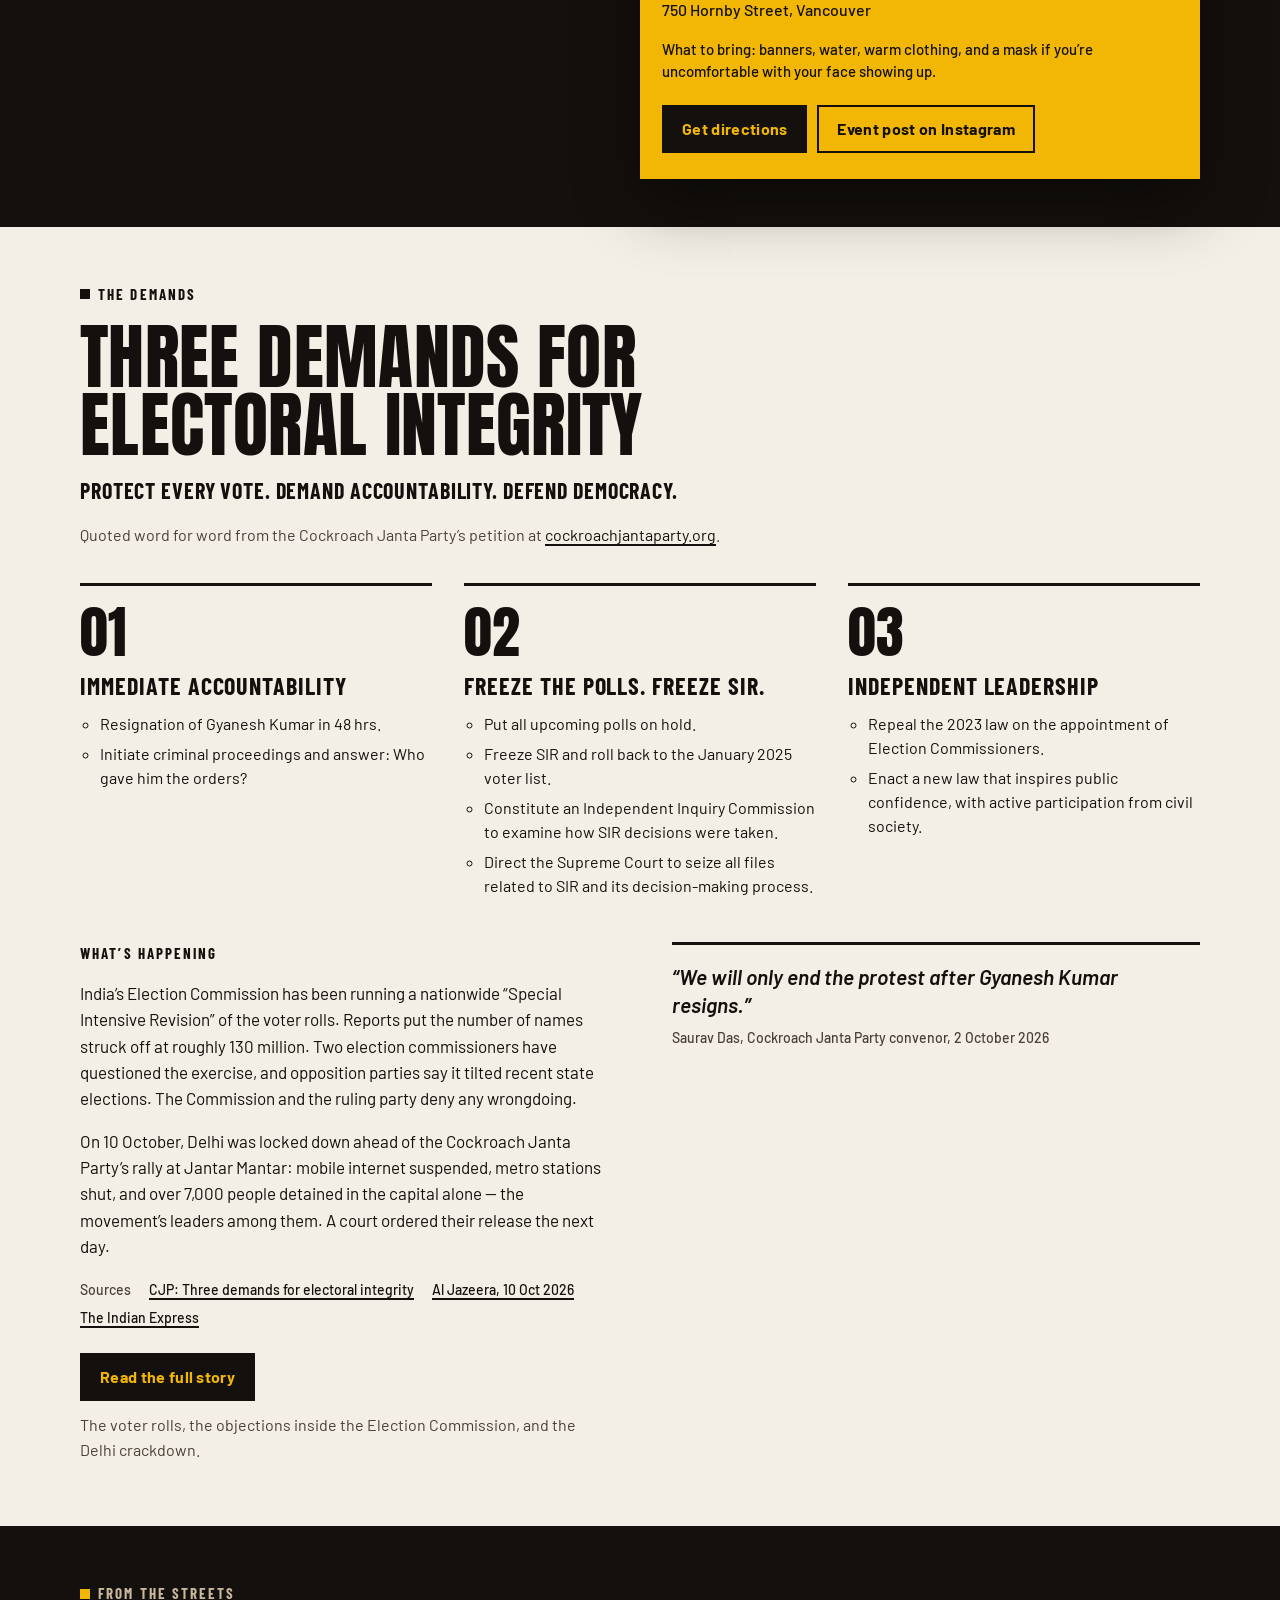
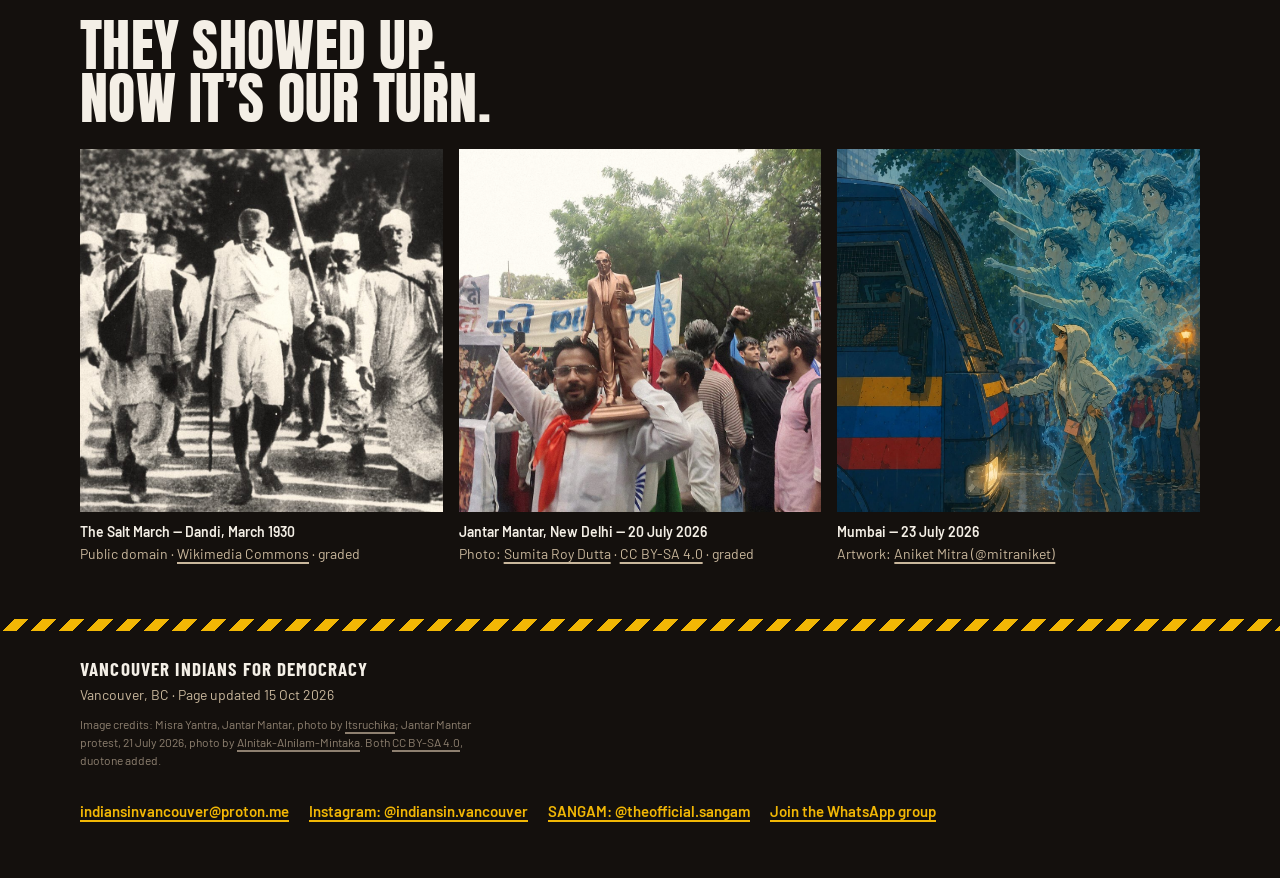
==== commit 1866a8a5: "Fix photo credit format and add SANGAM instagram handle" ====
--- a/index.html
+++ b/index.html
@@ -47,7 +47,6 @@
   <section class="everywhere" id="everywhere" aria-labelledby="everywhere-heading">
     <img class="everywhere__img" src="assets/everywhere-misra-yantra.jpg" width="1600" height="1600" alt="The Misra Yantra at Jantar Mantar, New Delhi">
     <div class="everywhere__shade" aria-hidden="true"></div>
-    <p class="hero__credit">Misra Yantra, Jantar Mantar · Photo: <a href="https://commons.wikimedia.org/wiki/File:The_Jantar_Mantar_in_heart_of_delhi.jpg">Itsruchika</a>, <a href="https://creativecommons.org/licenses/by-sa/4.0/">CC BY-SA 4.0</a>, duotone added</p>
     <div class="wrap everywhere__grid">
       <div class="everywhere__text">
         <div class="lockup">
@@ -84,7 +83,6 @@
   <section class="hero" aria-labelledby="hero-heading">
     <img class="hero__img" src="assets/hero-jantar-mantar.jpg" width="2000" height="1125" alt="Thousands of protesters at Jantar Mantar, New Delhi, on the night of 21 July 2026, an Indian flag raised above the crowd">
     <div class="hero__shade" aria-hidden="true"></div>
-    <p class="hero__credit">Jantar Mantar, New Delhi, 21 July 2026 · Photo: <a href="https://commons.wikimedia.org/wiki/File:Jantar_Mantar_Protest.jpg">Alnitak-Alnilam-Mintaka</a>, <a href="https://creativecommons.org/licenses/by-sa/4.0/">CC BY-SA 4.0</a>, duotone added</p>
     <div class="wrap hero__body">
       <div class="hero__inner">
         <div class="hero__kicker">
@@ -232,10 +230,12 @@
     <div>
       <p class="site-footer__name">Vancouver Indians for Democracy</p>
       <p class="site-footer__meta">Vancouver, BC · Page updated 15 Oct 2026</p>
+      <p class="site-footer__credits">Image credits: Misra Yantra, Jantar Mantar, photo by <a href="https://commons.wikimedia.org/wiki/File:The_Jantar_Mantar_in_heart_of_delhi.jpg">Itsruchika</a>; Jantar Mantar protest, 21 July 2026, photo by <a href="https://commons.wikimedia.org/wiki/File:Jantar_Mantar_Protest.jpg">Alnitak-Alnilam-Mintaka</a>. Both <a href="https://creativecommons.org/licenses/by-sa/4.0/">CC BY-SA 4.0</a>, duotone added.</p>
     </div>
     <nav aria-label="Contact">
       <a href="mailto:indiansinvancouver@proton.me">indiansinvancouver@proton.me</a>
       <a href="https://www.instagram.com/indiansin.vancouver/">Instagram: @indiansin.vancouver</a>
+      <a href="https://www.instagram.com/theofficial.sangam/">SANGAM: @theofficial.sangam</a>
       <a href="https://chat.whatsapp.com/Jw7I8cfswXF1z7F6qlgv0t?mode=gi_t">Join the WhatsApp group</a>
     </nav>
   </div>
--- a/styles.css
+++ b/styles.css
@@ -373,5 +373,7 @@
   letter-spacing: 0.06em; text-transform: uppercase; line-height: 1;
 }
 .site-footer__meta { margin-top: 6px; font-size: 14px; color: var(--muted-dark); }
+.site-footer__credits { margin-top: 10px; max-width: 60ch; font-size: 12px; line-height: 1.5; color: #8E8070; }
+.site-footer__credits a { color: #8E8070; }
 .site-footer nav { display: flex; flex-wrap: wrap; gap: 0 20px; font-size: 15px; font-weight: 600; }
 .site-footer nav a { padding: 11px 0; display: inline-block; }
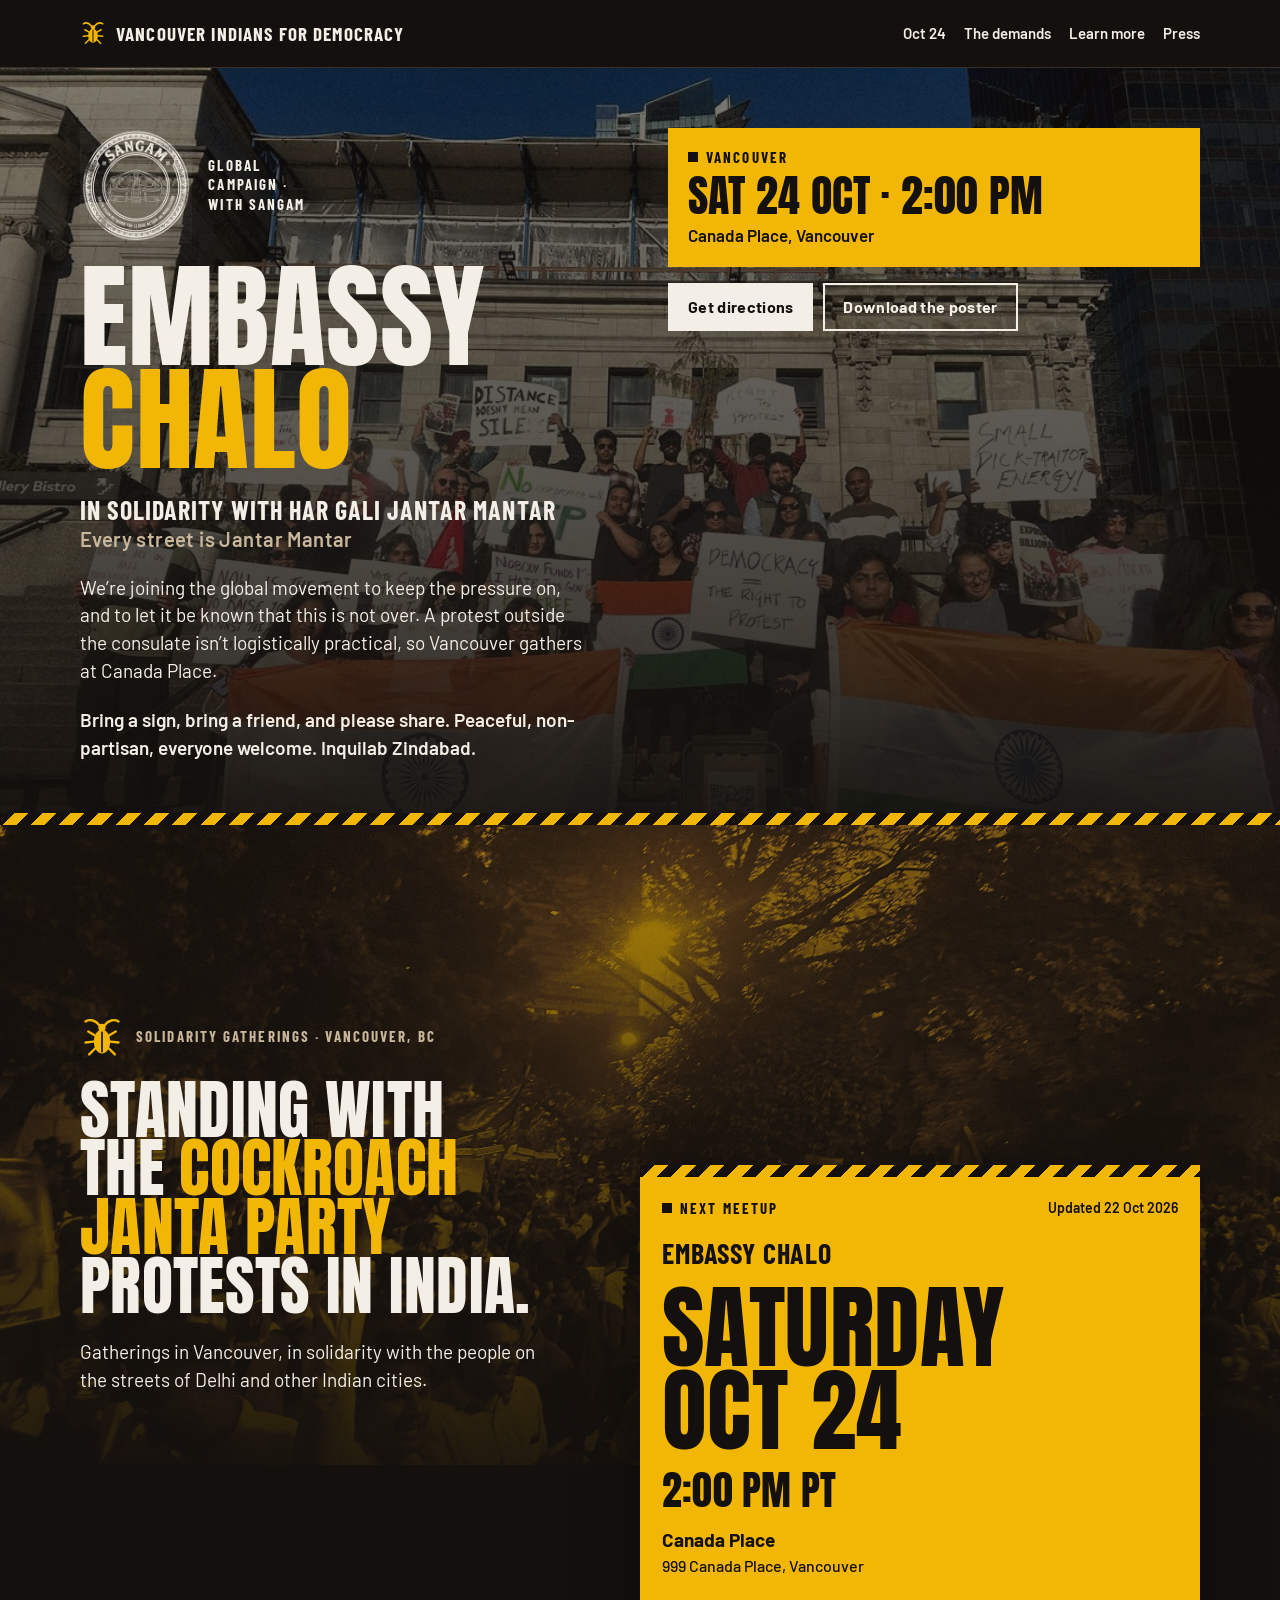
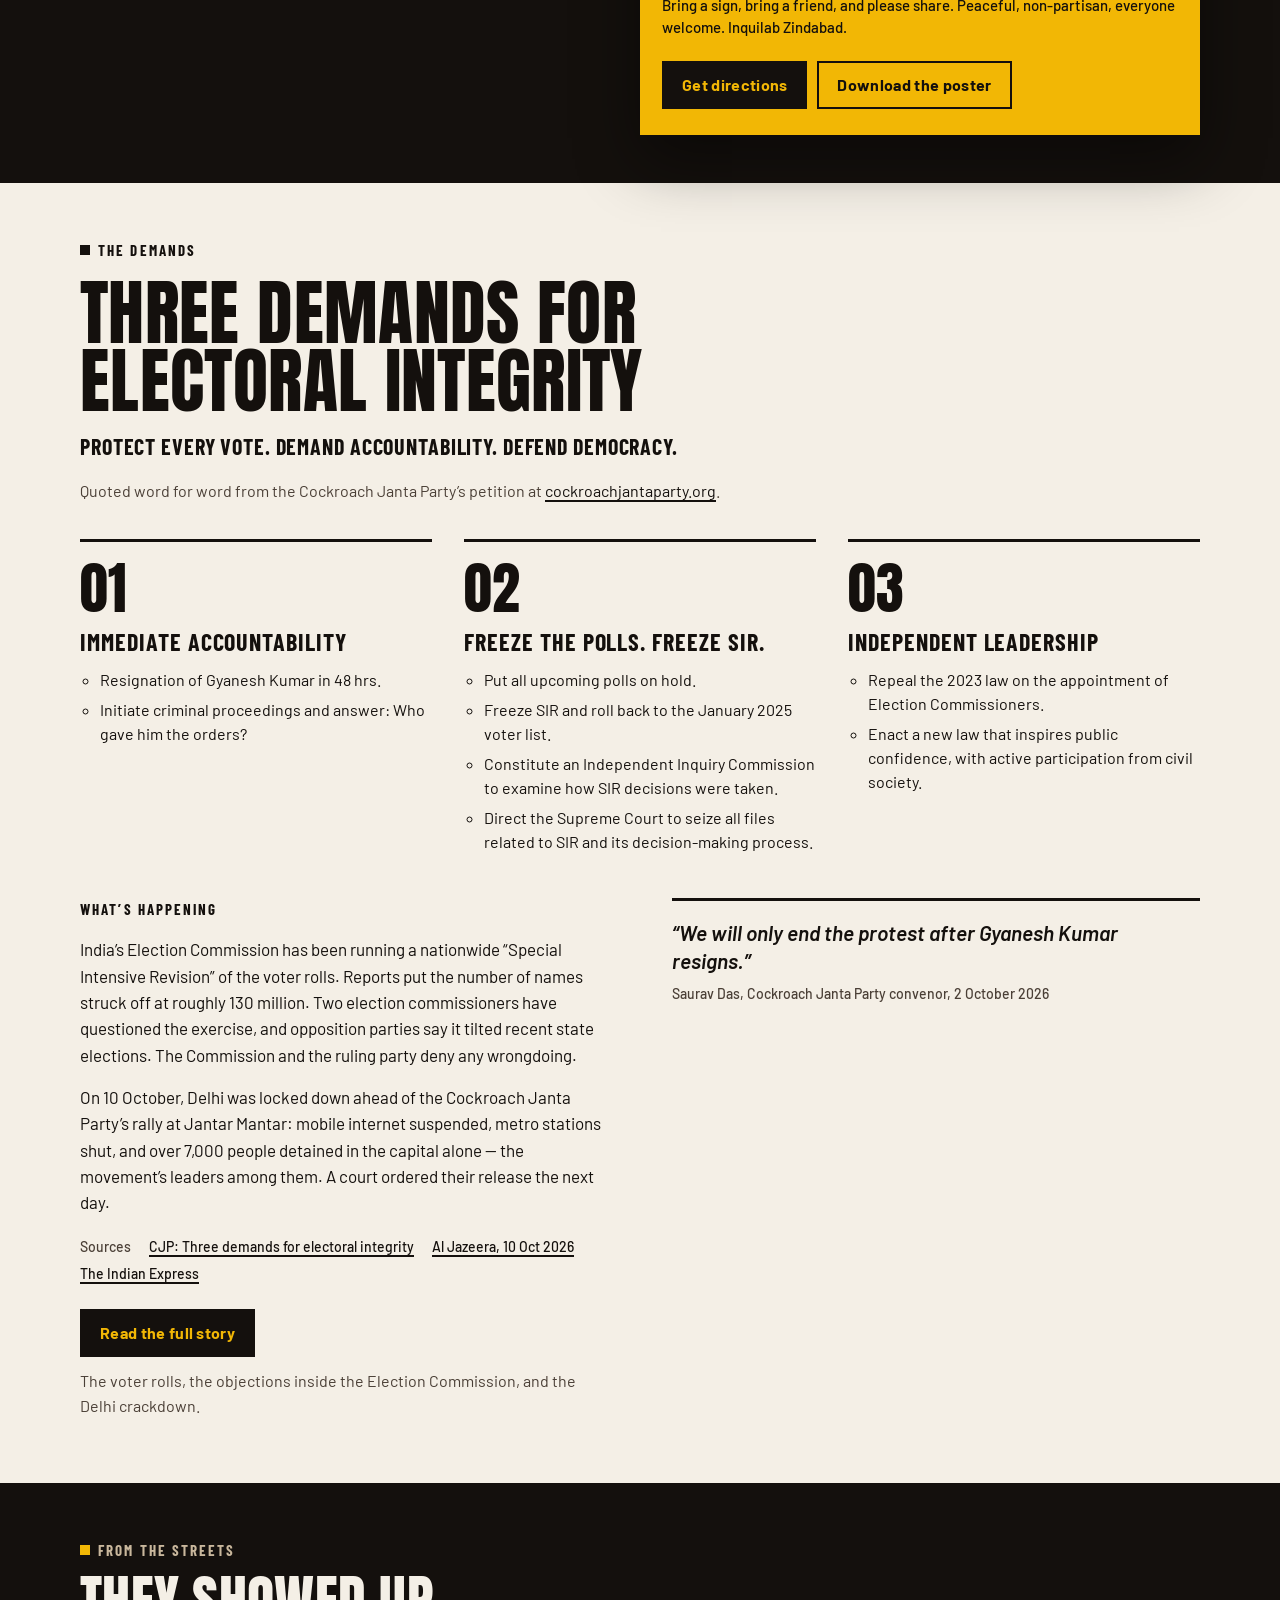
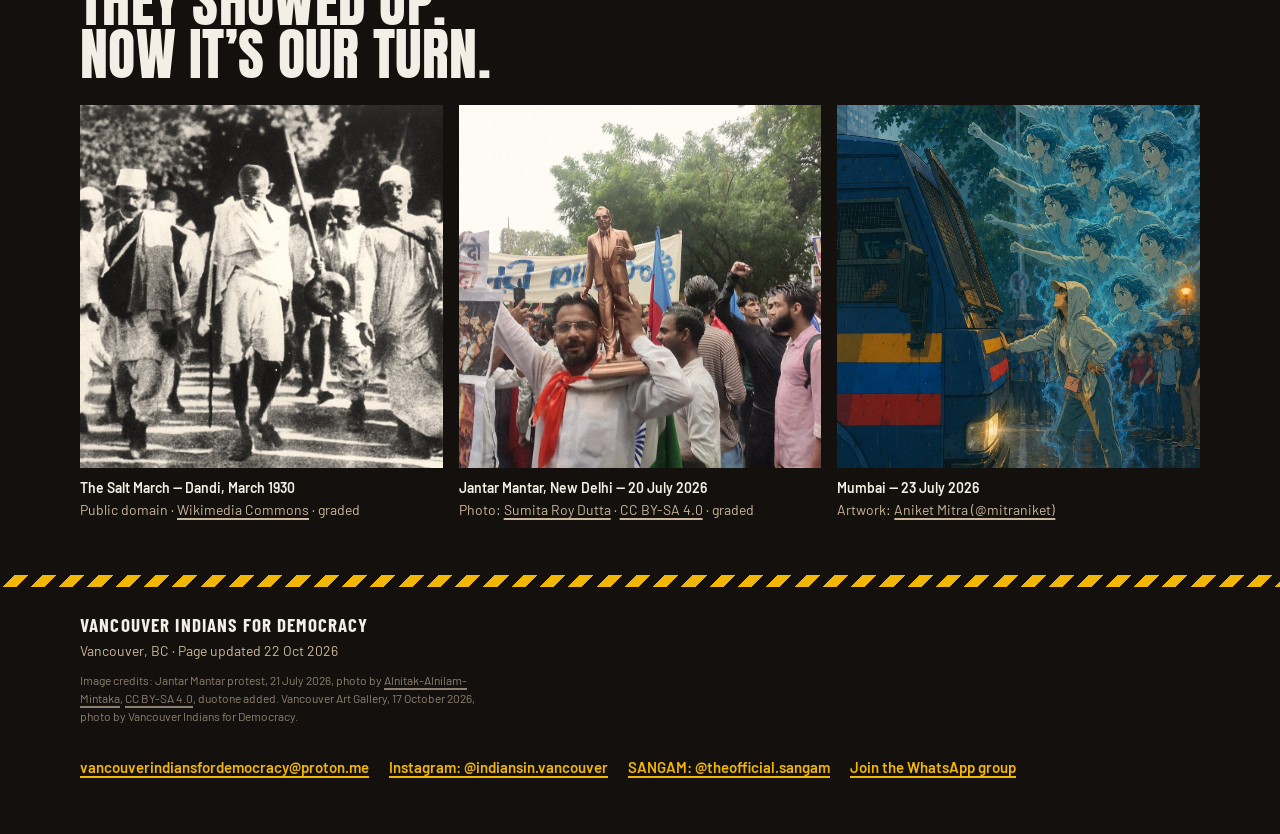
==== commit d66777c3: "Update website for Oct 24 Sat" ====
--- a/index.html
+++ b/index.html
@@ -3,12 +3,12 @@
 <head>
 <meta charset="utf-8">
 <meta name="viewport" content="width=device-width, initial-scale=1">
-<title>Jantar Mantar is Everywhere · Vancouver, Sat 17 Oct · Vancouver Indians for Democracy</title>
-<meta name="description" content="Jantar Mantar is Everywhere: Vancouver joins 15+ cities on 17–18 October in solidarity with the people rising up in India. Saturday 17 October, 2:00 PM, Vancouver Art Gallery.">
+<title>Embassy Chalo · Vancouver, Sat 24 Oct · Vancouver Indians for Democracy</title>
+<meta name="description" content="Embassy Chalo: Vancouver keeps the pressure on, in coordination with SANGAM. Saturday 24 October, 2:00 PM, Canada Place. Bring a sign, bring a friend.">
 <meta name="theme-color" content="#14100D">
 <meta property="og:type" content="website">
-<meta property="og:title" content="Jantar Mantar is Everywhere — Vancouver, Sat 17 Oct, 2:00 PM">
-<meta property="og:description" content="Vancouver joins 15+ cities across North America, Europe and Australia on 17–18 October in solidarity with the people rising up in India. Vancouver Art Gallery, Saturday 2:00 PM.">
+<meta property="og:title" content="Embassy Chalo — Vancouver, Sat 24 Oct, 2:00 PM, Canada Place">
+<meta property="og:description" content="Embassy Chalo: Vancouver keeps the pressure on, in coordination with SANGAM. Saturday 24 October, 2:00 PM, Canada Place. Bring a sign, bring a friend.">
 <link rel="icon" href="assets/logo.svg" type="image/svg+xml">
 <link rel="preconnect" href="https://fonts.googleapis.com">
 <link rel="preconnect" href="https://fonts.gstatic.com" crossorigin>
@@ -33,7 +33,7 @@
       <span>Vancouver Indians for Democracy</span>
     </a>
     <nav class="site-nav" aria-label="Sections">
-      <a href="#everywhere">Oct 17</a>
+      <a href="#everywhere">Oct 24</a>
       <a href="#demand">The demands</a>
       <a href="learn-more.html">Learn more</a>
       <a href="media-advisory.html">Press</a>
@@ -43,40 +43,34 @@
 
 <main id="main">
 
-  <!-- JANTAR MANTAR IS EVERYWHERE: the global day of action. Photo and SANGAM stamp live in assets/. -->
+  <!-- EMBASSY CHALO: Vancouver, Sat 24 Oct. Photo and SANGAM stamp live in assets/; the photo credit is in the footer. -->
   <section class="everywhere" id="everywhere" aria-labelledby="everywhere-heading">
-    <img class="everywhere__img" src="assets/everywhere-misra-yantra.jpg" width="1600" height="1600" alt="The Misra Yantra at Jantar Mantar, New Delhi">
+    <img class="everywhere__img" src="assets/vag-17-oct-2026.jpg" width="1080" height="700" alt="Protesters with Indian flags and hand-painted signs on the steps of the Vancouver Art Gallery, 17 October 2026">
     <div class="everywhere__shade" aria-hidden="true"></div>
     <div class="wrap everywhere__grid">
       <div class="everywhere__text">
         <div class="lockup">
           <img class="lockup__logo" src="assets/sangam-stamp.png" width="480" height="492" alt="SANGAM — South Asian Network for Global Action and Mobilization">
-          <p>Global solidarity protest · 16–18 October 2026</p>
-        </div>
-        <h1 id="everywhere-heading" class="display">Jantar Mantar is <span>Everywhere</span></h1>
-        <p class="everywhere__lede">People in 21 cities across North America, Europe and Australia are coming together to stand with the protests in India — coordinated by <a href="https://www.instagram.com/theofficial.sangam/">SANGAM</a>, the South Asian Network for Global Action &amp; Mobilization.</p>
+          <p>Global campaign · with SANGAM</p>
+        </div>
+        <h1 id="everywhere-heading" class="display">Embassy <span>Chalo</span></h1>
+        <p class="everywhere__tag">In solidarity with Har Gali Jantar Mantar <span>Every street is Jantar Mantar</span></p>
+        <p class="everywhere__lede">We’re joining the global movement to keep the pressure on, and to let it be known that this is not over. A protest outside the consulate isn’t logistically practical, so Vancouver gathers at Canada Place.</p>
+        <p class="everywhere__lede everywhere__lede--strong">Bring a sign, bring a friend, and please share. Peaceful, non-partisan, everyone welcome. Inquilab Zindabad.</p>
       </div>
       <div class="everywhere__side">
         <div class="van">
           <p class="label">Vancouver</p>
-          <p class="van__when display">Sat 17 Oct · 2:00 PM</p>
-          <p class="van__where">Vancouver Art Gallery, 750 Hornby Street</p>
+          <p class="van__when display">Sat 24 Oct · 2:00 PM</p>
+          <p class="van__where">Canada Place, Vancouver</p>
         </div>
         <div class="btn-row">
-          <a class="btn btn--solid-paper" href="#meetup">Meetup details</a>
-          <a class="btn btn--outline-paper" href="media-advisory.html">Read the media advisory</a>
-        </div>
-      </div>
-    </div>
-    <!-- CITIES by date, from the SANGAM poster. -->
-    <div class="wrap where">
-      <h2 class="label label--accent-dot">On the streets in</h2>
-      <div class="where__rows">
-        <p><span class="where__date display">16 Oct</span><span>London</span><span>Erlangen</span></p>
-        <p><span class="where__date display">17 Oct</span><span>Göttingen</span><span>Berlin</span><span>Dublin</span><span>The Hague</span><span>Gothenburg</span><span>Helsinki</span><span>Prague</span><span>Freiburg</span><span>Toronto</span><span class="is-here">Vancouver</span><span>Montreal</span><span>Los Angeles</span><span>Philadelphia</span><span>Chicago</span><span>Austin</span></p>
-        <p><span class="where__date display">18 Oct</span><span>Melbourne</span><span>Sydney</span><span>Brisbane</span><span>New York</span></p>
-      </div>
-    </div>
+          <a class="btn btn--solid-paper" href="https://www.google.com/maps/search/?api=1&amp;query=Canada+Place%2C+999+Canada+Place%2C+Vancouver%2C+BC">Get directions</a>
+          <a class="btn btn--outline-paper" href="assets/embassy-chalo-oct24.jpg" download="embassy-chalo-oct24.jpg">Download the poster</a>
+        </div>
+      </div>
+    </div>
+    <div class="everywhere__spacer" aria-hidden="true"></div>
     <div class="hazard" aria-hidden="true"></div>
   </section>
 
@@ -110,18 +104,19 @@
       <div class="meetup__body">
         <div class="meetup__top">
           <h2 id="meetup-heading" class="label">Next meetup</h2>
-          <p class="meetup__updated">Updated 15 Oct 2026</p>
-        </div>
-        <p class="meetup__date display">Saturday<br>Oct 17</p>
+          <p class="meetup__updated">Updated 22 Oct 2026</p>
+        </div>
+        <p class="meetup__event">Embassy Chalo</p>
+        <p class="meetup__date display">Saturday<br>Oct 24</p>
         <p class="meetup__time display">2:00 PM PT</p>
         <div class="meetup__place">
-          <p class="meetup__venue">Vancouver Art Gallery</p>
-          <p class="meetup__address">750 Hornby Street, Vancouver</p>
-        </div>
-        <p class="meetup__notes">What to bring: banners, water, warm clothing, and a mask if you’re uncomfortable with your face showing up.</p>
+          <p class="meetup__venue">Canada Place</p>
+          <p class="meetup__address">999 Canada Place, Vancouver</p>
+        </div>
+        <p class="meetup__notes">Bring a sign, bring a friend, and please share. Peaceful, non-partisan, everyone welcome. Inquilab Zindabad.</p>
         <div class="btn-row">
-          <a class="btn btn--solid-ink" href="https://www.google.com/maps/search/?api=1&amp;query=Vancouver+Art+Gallery%2C+750+Hornby+St%2C+Vancouver%2C+BC">Get directions</a>
-          <a class="btn btn--outline-ink" href="https://www.instagram.com/p/DehZm-LBBHJ/">Event post on Instagram</a>
+          <a class="btn btn--solid-ink" href="https://www.google.com/maps/search/?api=1&amp;query=Canada+Place%2C+999+Canada+Place%2C+Vancouver%2C+BC">Get directions</a>
+          <a class="btn btn--outline-ink" href="assets/embassy-chalo-oct24.jpg" download="embassy-chalo-oct24.jpg">Download the poster</a>
         </div>
       </div>
     </section>
@@ -229,11 +224,11 @@
   <div class="wrap">
     <div>
       <p class="site-footer__name">Vancouver Indians for Democracy</p>
-      <p class="site-footer__meta">Vancouver, BC · Page updated 15 Oct 2026</p>
-      <p class="site-footer__credits">Image credits: Misra Yantra, Jantar Mantar, photo by <a href="https://commons.wikimedia.org/wiki/File:The_Jantar_Mantar_in_heart_of_delhi.jpg">Itsruchika</a>; Jantar Mantar protest, 21 July 2026, photo by <a href="https://commons.wikimedia.org/wiki/File:Jantar_Mantar_Protest.jpg">Alnitak-Alnilam-Mintaka</a>. Both <a href="https://creativecommons.org/licenses/by-sa/4.0/">CC BY-SA 4.0</a>, duotone added.</p>
+      <p class="site-footer__meta">Vancouver, BC · Page updated 22 Oct 2026</p>
+      <p class="site-footer__credits">Image credits: Jantar Mantar protest, 21 July 2026, photo by <a href="https://commons.wikimedia.org/wiki/File:Jantar_Mantar_Protest.jpg">Alnitak-Alnilam-Mintaka</a>, <a href="https://creativecommons.org/licenses/by-sa/4.0/">CC BY-SA 4.0</a>, duotone added. Vancouver Art Gallery, 17 October 2026, photo by Vancouver Indians for Democracy.</p>
     </div>
     <nav aria-label="Contact">
-      <a href="mailto:indiansinvancouver@proton.me">indiansinvancouver@proton.me</a>
+      <a href="mailto:vancouverindiansfordemocracy@proton.me">vancouverindiansfordemocracy@proton.me</a>
       <a href="https://www.instagram.com/indiansin.vancouver/">Instagram: @indiansin.vancouver</a>
       <a href="https://www.instagram.com/theofficial.sangam/">SANGAM: @theofficial.sangam</a>
       <a href="https://chat.whatsapp.com/Jw7I8cfswXF1z7F6qlgv0t?mode=gi_t">Join the WhatsApp group</a>
--- a/styles.css
+++ b/styles.css
@@ -144,13 +144,13 @@
 .meetup__global a { color: var(--ink); }
 .meetup .btn-row { padding-top: 4px; }
 
-/* Jantar Mantar is Everywhere: the global day of action, first block on the home page */
+/* First block on the home page (currently Embassy Chalo, 24 Oct) */
 .everywhere { position: relative; overflow: hidden; background: var(--ink); color: var(--paper); }
 .everywhere a { color: var(--paper); }
-.everywhere__img { position: absolute; inset: 0; width: 100%; height: 100%; object-fit: cover; object-position: 50% 58%; }
+.everywhere__img { position: absolute; inset: 0; width: 100%; height: 100%; object-fit: cover; object-position: 50% 42%; }
 .everywhere__shade {
   position: absolute; inset: 0;
-  background-image: linear-gradient(180deg, rgba(20,16,13,0.62) 0%, rgba(20,16,13,0.72) 55%, rgba(20,16,13,0.9) 100%);
+  background-image: linear-gradient(180deg, rgba(20,16,13,0.55) 0%, rgba(20,16,13,0.7) 50%, rgba(20,16,13,0.93) 100%);
 }
 .everywhere__grid {
   position: relative; padding-top: 60px; padding-bottom: 8px;
@@ -161,27 +161,27 @@
 .lockup__logo { height: clamp(88px, 9vw, 120px); width: auto; display: block; }
 .lockup p {
   font-family: var(--font-label); font-weight: 700; font-size: 15px;
-  letter-spacing: 0.14em; text-transform: uppercase; color: var(--muted-dark); max-width: 16ch; line-height: 1.3;
-}
-.everywhere h1 { font-size: clamp(58px, 8vw, 112px); line-height: 0.9; text-wrap: balance; }
+  letter-spacing: 0.14em; text-transform: uppercase; color: var(--paper); max-width: 16ch; line-height: 1.3;
+}
+.everywhere h1 { font-size: clamp(64px, 9vw, 124px); line-height: 0.9; text-wrap: balance; }
 .everywhere h1 span { color: var(--accent); }
+.everywhere__tag {
+  font-family: var(--font-label); font-weight: 700; font-size: clamp(20px, 2.2vw, 26px);
+  letter-spacing: 0.04em; text-transform: uppercase; line-height: 1.25;
+}
+.everywhere__tag span {
+  display: block; color: var(--muted-dark); font-weight: 600;
+  letter-spacing: 0.02em; text-transform: none; font-size: 0.78em;
+}
 .everywhere__lede { font-size: 19px; line-height: 1.45; max-width: 46ch; }
+.everywhere__lede--strong { font-weight: 600; }
 .everywhere__side { display: flex; flex-direction: column; gap: 16px; }
 .van { display: flex; flex-direction: column; gap: 6px; padding: 18px 20px 20px; background: var(--accent); color: var(--ink); }
 .van__when { font-size: clamp(30px, 3.4vw, 44px); line-height: 1; }
 .van__where { font-size: 17px; font-weight: 600; line-height: 1.4; }
 .btn--solid-paper { background: var(--paper); color: var(--ink); }
 .everywhere .btn--solid-paper { color: var(--ink); }
-.where { position: relative; padding-top: 32px; padding-bottom: 36px; display: flex; flex-direction: column; gap: 12px; }
-.where .label { color: var(--muted-dark); }
-.where__rows {
-  display: flex; flex-direction: column; gap: 10px;
-  font-family: var(--font-label); font-weight: 700; font-size: 20px;
-  letter-spacing: 0.04em; text-transform: uppercase; line-height: 1.2;
-}
-.where__rows p { display: flex; flex-wrap: wrap; align-items: baseline; gap: 6px 14px; }
-.where__date { color: var(--accent); min-width: 72px; }
-.where__rows .is-here { background: var(--accent); color: var(--ink); padding: 0 6px; }
+.everywhere__spacer { position: relative; height: 44px; }
 .everywhere .hazard { position: relative; }
 
 /* Demands */
@@ -363,6 +363,9 @@
   .facts > div + div { border-left: 0; padding-left: 0; border-top: 1px solid rgba(20,16,13,0.25); }
 }
 
+.advisory--update { border-bottom: 1px solid rgba(20,16,13,0.25); }
+.advisory--update .advisory__body { padding-bottom: 56px; }
+
 /* Footer */
 .site-footer .wrap {
   padding-top: 28px; padding-bottom: 44px;
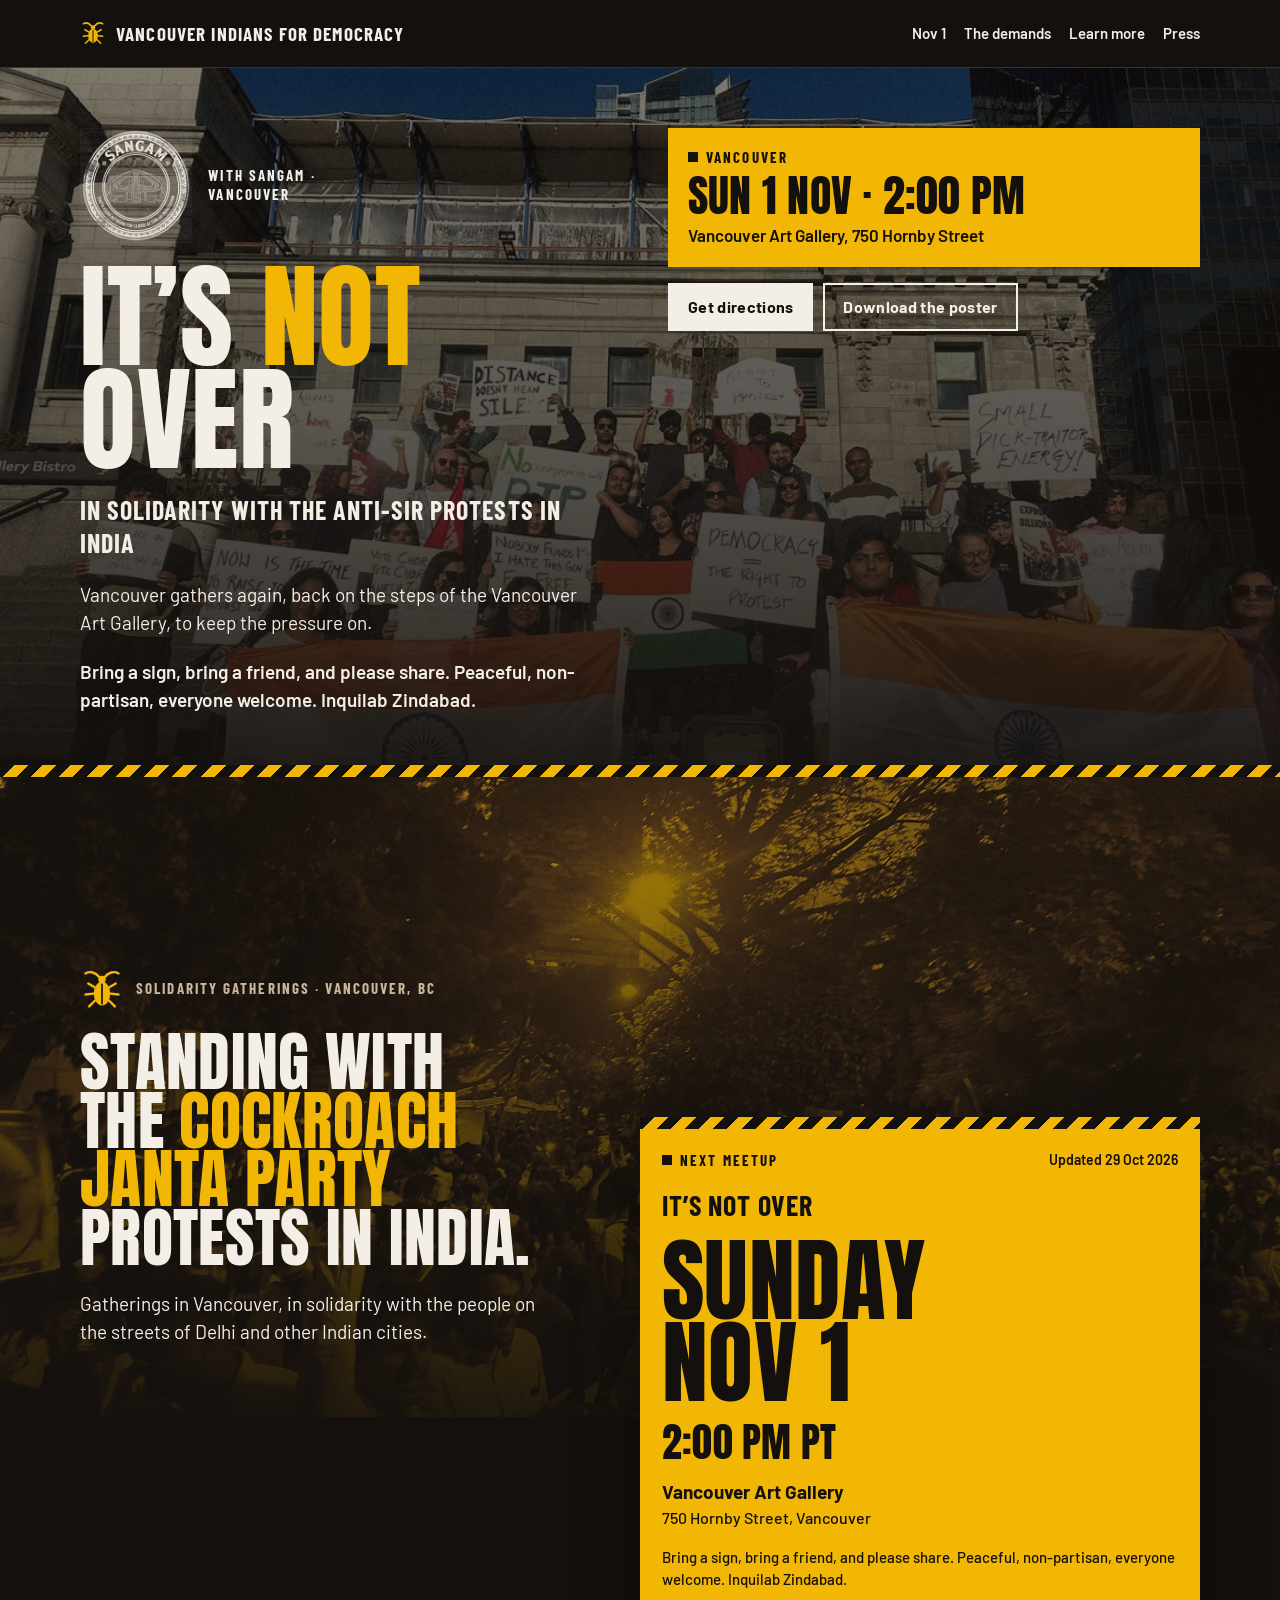
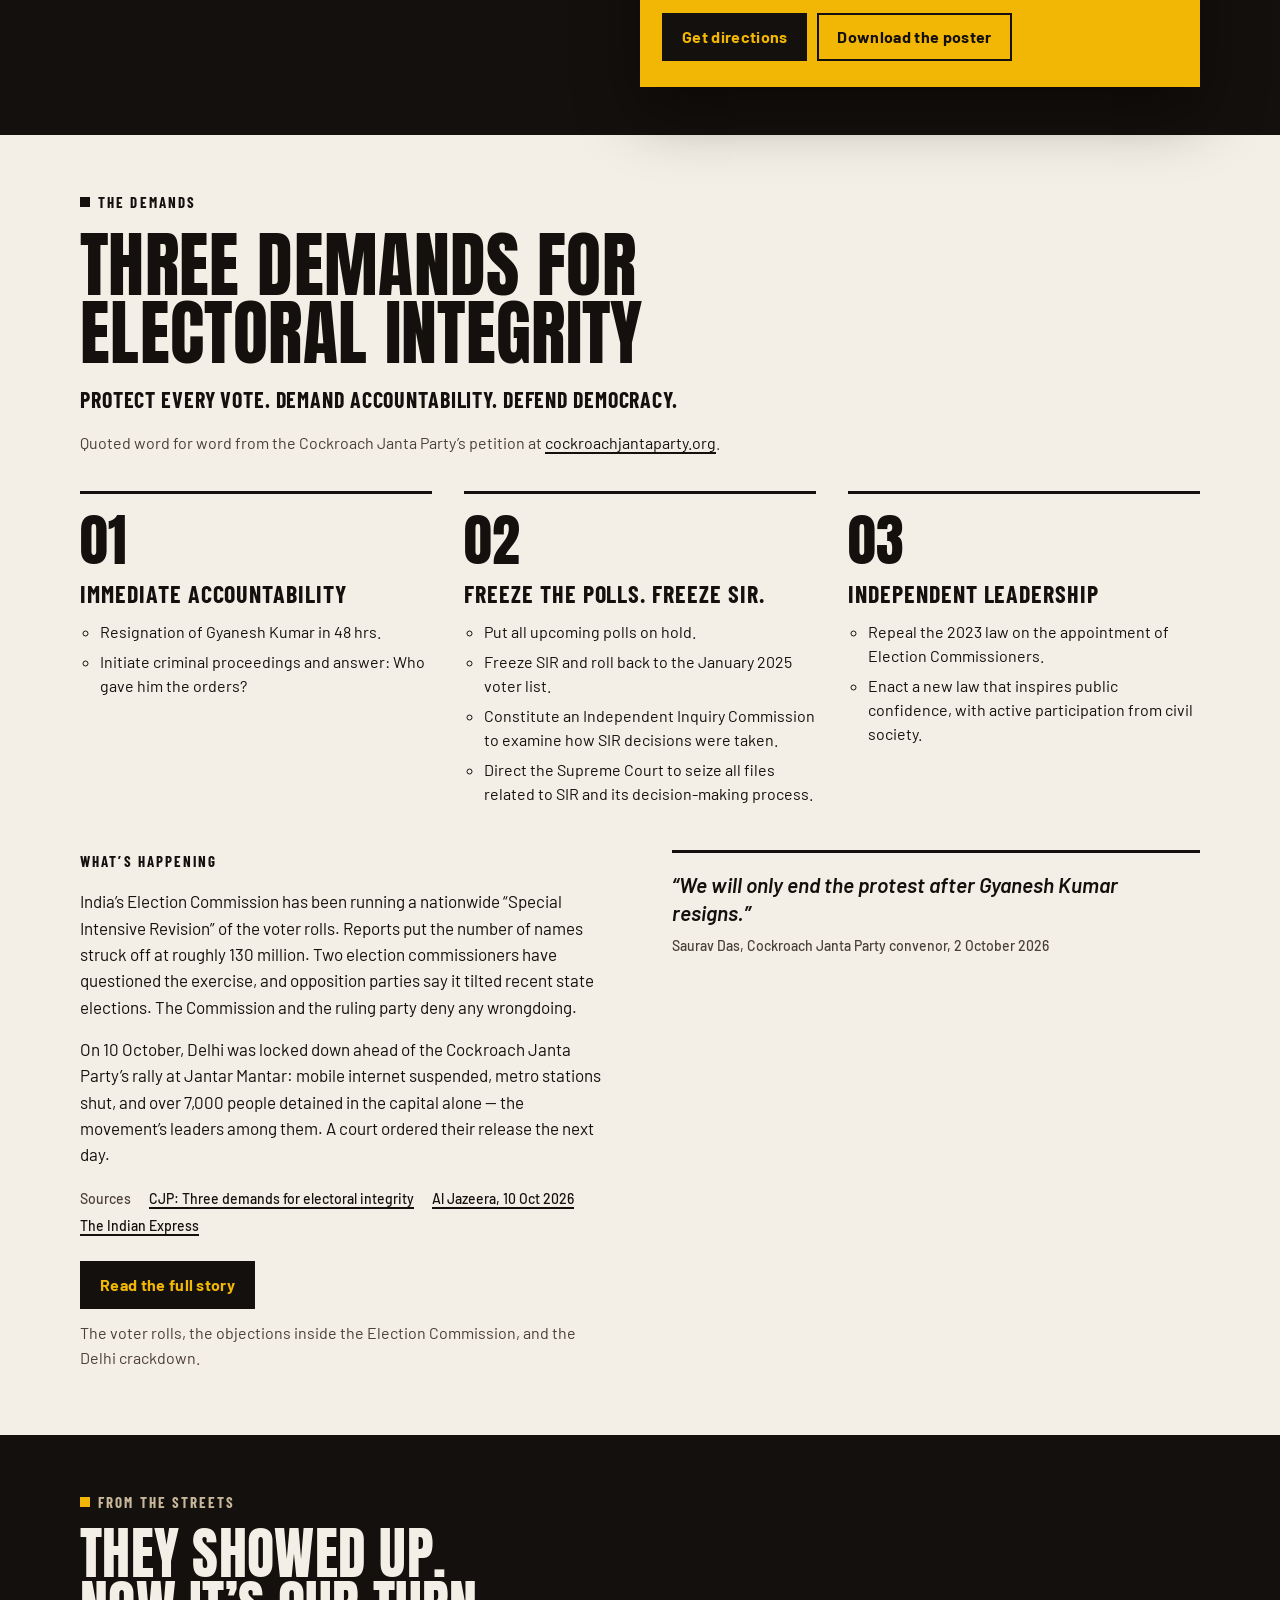
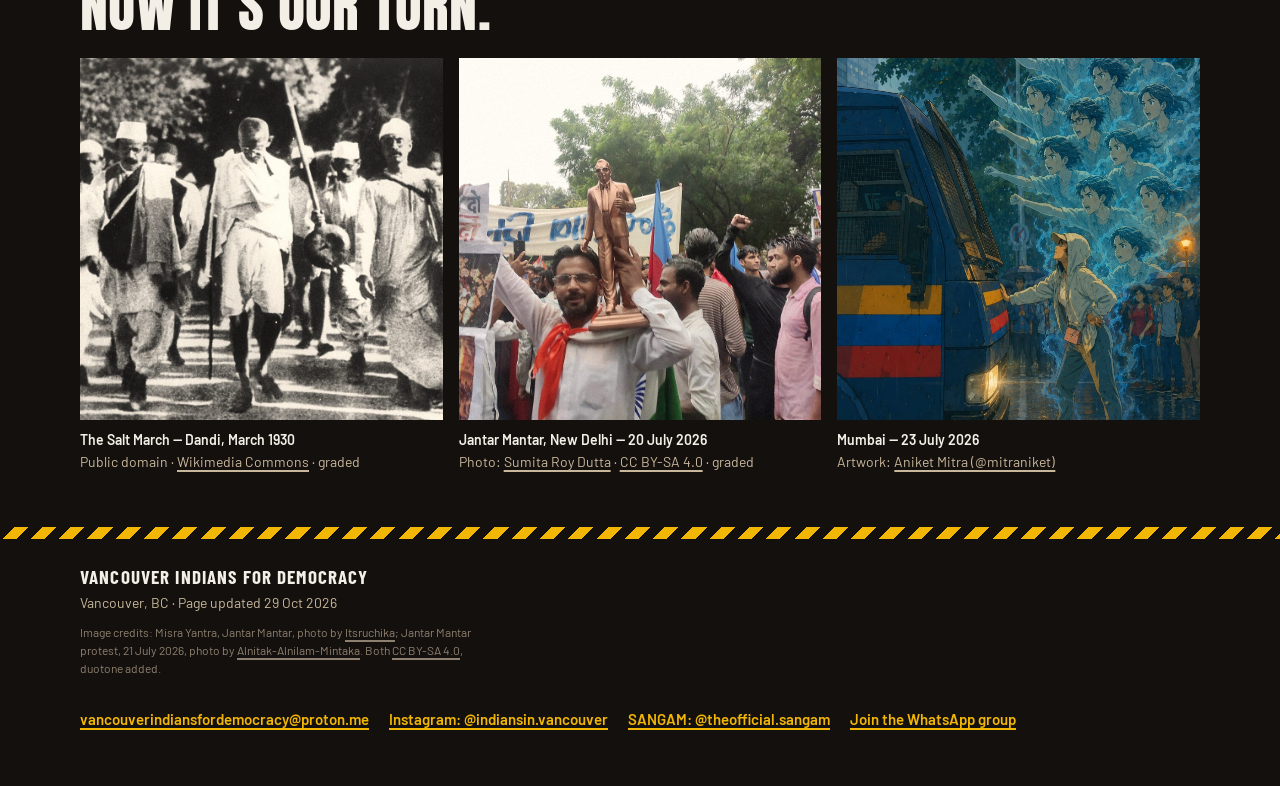
==== commit 185768eb: "Update code for Nov 1" ====
--- a/index.html
+++ b/index.html
@@ -3,12 +3,12 @@
 <head>
 <meta charset="utf-8">
 <meta name="viewport" content="width=device-width, initial-scale=1">
-<title>Embassy Chalo · Vancouver, Sat 24 Oct · Vancouver Indians for Democracy</title>
-<meta name="description" content="Embassy Chalo: Vancouver keeps the pressure on, in coordination with SANGAM. Saturday 24 October, 2:00 PM, Canada Place. Bring a sign, bring a friend.">
+<title>It’s not over · Vancouver, Sun 1 Nov · Vancouver Indians for Democracy</title>
+<meta name="description" content="It’s not over: Vancouver gathers again on the steps of the Vancouver Art Gallery, Sunday 1 November, 2:00 PM, in solidarity with the anti-SIR protests in India. Bring a sign, bring a friend.">
 <meta name="theme-color" content="#14100D">
 <meta property="og:type" content="website">
-<meta property="og:title" content="Embassy Chalo — Vancouver, Sat 24 Oct, 2:00 PM, Canada Place">
-<meta property="og:description" content="Embassy Chalo: Vancouver keeps the pressure on, in coordination with SANGAM. Saturday 24 October, 2:00 PM, Canada Place. Bring a sign, bring a friend.">
+<meta property="og:title" content="It’s not over — Vancouver, Sun 1 Nov, 2:00 PM, Vancouver Art Gallery">
+<meta property="og:description" content="Vancouver gathers again on the steps of the Vancouver Art Gallery, Sunday 1 November, 2:00 PM, in solidarity with the anti-SIR protests in India. With SANGAM. Bring a sign, bring a friend.">
 <link rel="icon" href="assets/logo.svg" type="image/svg+xml">
 <link rel="preconnect" href="https://fonts.googleapis.com">
 <link rel="preconnect" href="https://fonts.gstatic.com" crossorigin>
@@ -33,7 +33,7 @@
       <span>Vancouver Indians for Democracy</span>
     </a>
     <nav class="site-nav" aria-label="Sections">
-      <a href="#everywhere">Oct 24</a>
+      <a href="#everywhere">Nov 1</a>
       <a href="#demand">The demands</a>
       <a href="learn-more.html">Learn more</a>
       <a href="media-advisory.html">Press</a>
@@ -43,7 +43,7 @@
 
 <main id="main">
 
-  <!-- EMBASSY CHALO: Vancouver, Sat 24 Oct. Photo and SANGAM stamp live in assets/; the photo credit is in the footer. -->
+  <!-- IT'S NOT OVER: the current action. Background = the 17 Oct Vancouver gathering; SANGAM stamp and poster live in assets/. -->
   <section class="everywhere" id="everywhere" aria-labelledby="everywhere-heading">
     <img class="everywhere__img" src="assets/vag-17-oct-2026.jpg" width="1080" height="700" alt="Protesters with Indian flags and hand-painted signs on the steps of the Vancouver Art Gallery, 17 October 2026">
     <div class="everywhere__shade" aria-hidden="true"></div>
@@ -51,22 +51,22 @@
       <div class="everywhere__text">
         <div class="lockup">
           <img class="lockup__logo" src="assets/sangam-stamp.png" width="480" height="492" alt="SANGAM — South Asian Network for Global Action and Mobilization">
-          <p>Global campaign · with SANGAM</p>
-        </div>
-        <h1 id="everywhere-heading" class="display">Embassy <span>Chalo</span></h1>
-        <p class="everywhere__tag">In solidarity with Har Gali Jantar Mantar <span>Every street is Jantar Mantar</span></p>
-        <p class="everywhere__lede">We’re joining the global movement to keep the pressure on, and to let it be known that this is not over. A protest outside the consulate isn’t logistically practical, so Vancouver gathers at Canada Place.</p>
+          <p>With SANGAM · Vancouver</p>
+        </div>
+        <h1 id="everywhere-heading" class="display">It’s <span>not</span> over</h1>
+        <p class="everywhere__tag">In solidarity with the anti-SIR protests in India</p>
+        <p class="everywhere__lede">Vancouver gathers again, back on the steps of the Vancouver Art Gallery, to keep the pressure on.</p>
         <p class="everywhere__lede everywhere__lede--strong">Bring a sign, bring a friend, and please share. Peaceful, non-partisan, everyone welcome. Inquilab Zindabad.</p>
       </div>
       <div class="everywhere__side">
         <div class="van">
           <p class="label">Vancouver</p>
-          <p class="van__when display">Sat 24 Oct · 2:00 PM</p>
-          <p class="van__where">Canada Place, Vancouver</p>
+          <p class="van__when display">Sun 1 Nov · 2:00 PM</p>
+          <p class="van__where">Vancouver Art Gallery, 750 Hornby Street</p>
         </div>
         <div class="btn-row">
-          <a class="btn btn--solid-paper" href="https://www.google.com/maps/search/?api=1&amp;query=Canada+Place%2C+999+Canada+Place%2C+Vancouver%2C+BC">Get directions</a>
-          <a class="btn btn--outline-paper" href="assets/embassy-chalo-oct24.jpg" download="embassy-chalo-oct24.jpg">Download the poster</a>
+          <a class="btn btn--solid-paper" href="https://www.google.com/maps/search/?api=1&amp;query=Vancouver+Art+Gallery%2C+750+Hornby+St%2C+Vancouver%2C+BC">Get directions</a>
+          <a class="btn btn--outline-paper" href="assets/its-not-over-nov1.jpg" download="its-not-over-nov1.jpg">Download the poster</a>
         </div>
       </div>
     </div>
@@ -104,19 +104,19 @@
       <div class="meetup__body">
         <div class="meetup__top">
           <h2 id="meetup-heading" class="label">Next meetup</h2>
-          <p class="meetup__updated">Updated 22 Oct 2026</p>
-        </div>
-        <p class="meetup__event">Embassy Chalo</p>
-        <p class="meetup__date display">Saturday<br>Oct 24</p>
+          <p class="meetup__updated">Updated 29 Oct 2026</p>
+        </div>
+        <p class="meetup__event">It’s not over</p>
+        <p class="meetup__date display">Sunday<br>Nov 1</p>
         <p class="meetup__time display">2:00 PM PT</p>
         <div class="meetup__place">
-          <p class="meetup__venue">Canada Place</p>
-          <p class="meetup__address">999 Canada Place, Vancouver</p>
+          <p class="meetup__venue">Vancouver Art Gallery</p>
+          <p class="meetup__address">750 Hornby Street, Vancouver</p>
         </div>
         <p class="meetup__notes">Bring a sign, bring a friend, and please share. Peaceful, non-partisan, everyone welcome. Inquilab Zindabad.</p>
         <div class="btn-row">
-          <a class="btn btn--solid-ink" href="https://www.google.com/maps/search/?api=1&amp;query=Canada+Place%2C+999+Canada+Place%2C+Vancouver%2C+BC">Get directions</a>
-          <a class="btn btn--outline-ink" href="assets/embassy-chalo-oct24.jpg" download="embassy-chalo-oct24.jpg">Download the poster</a>
+          <a class="btn btn--solid-ink" href="https://www.google.com/maps/search/?api=1&amp;query=Vancouver+Art+Gallery%2C+750+Hornby+St%2C+Vancouver%2C+BC">Get directions</a>
+          <a class="btn btn--outline-ink" href="assets/its-not-over-nov1.jpg" download="its-not-over-nov1.jpg">Download the poster</a>
         </div>
       </div>
     </section>
@@ -224,8 +224,8 @@
   <div class="wrap">
     <div>
       <p class="site-footer__name">Vancouver Indians for Democracy</p>
-      <p class="site-footer__meta">Vancouver, BC · Page updated 22 Oct 2026</p>
-      <p class="site-footer__credits">Image credits: Jantar Mantar protest, 21 July 2026, photo by <a href="https://commons.wikimedia.org/wiki/File:Jantar_Mantar_Protest.jpg">Alnitak-Alnilam-Mintaka</a>, <a href="https://creativecommons.org/licenses/by-sa/4.0/">CC BY-SA 4.0</a>, duotone added. Vancouver Art Gallery, 17 October 2026, photo by Vancouver Indians for Democracy.</p>
+      <p class="site-footer__meta">Vancouver, BC · Page updated 29 Oct 2026</p>
+      <p class="site-footer__credits">Image credits: Misra Yantra, Jantar Mantar, photo by <a href="https://commons.wikimedia.org/wiki/File:The_Jantar_Mantar_in_heart_of_delhi.jpg">Itsruchika</a>; Jantar Mantar protest, 21 July 2026, photo by <a href="https://commons.wikimedia.org/wiki/File:Jantar_Mantar_Protest.jpg">Alnitak-Alnilam-Mintaka</a>. Both <a href="https://creativecommons.org/licenses/by-sa/4.0/">CC BY-SA 4.0</a>, duotone added.</p>
     </div>
     <nav aria-label="Contact">
       <a href="mailto:vancouverindiansfordemocracy@proton.me">vancouverindiansfordemocracy@proton.me</a>
